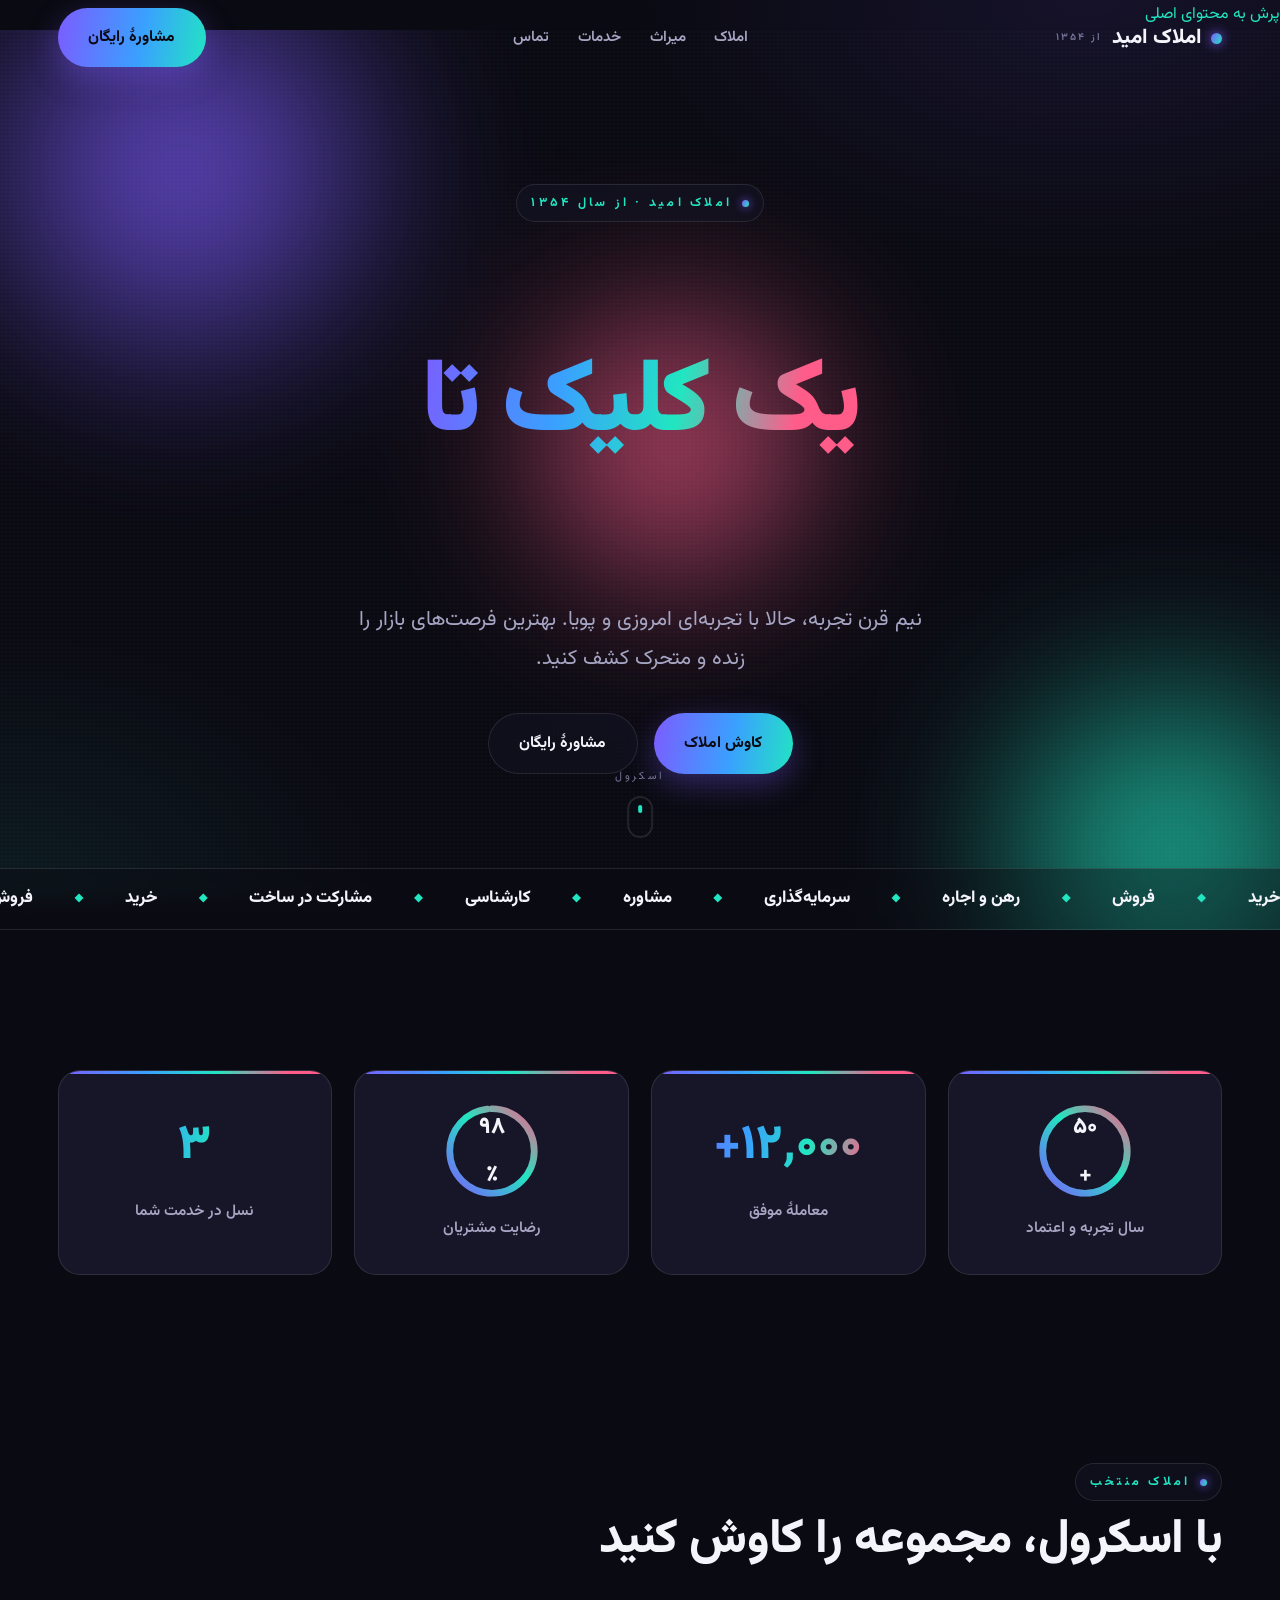
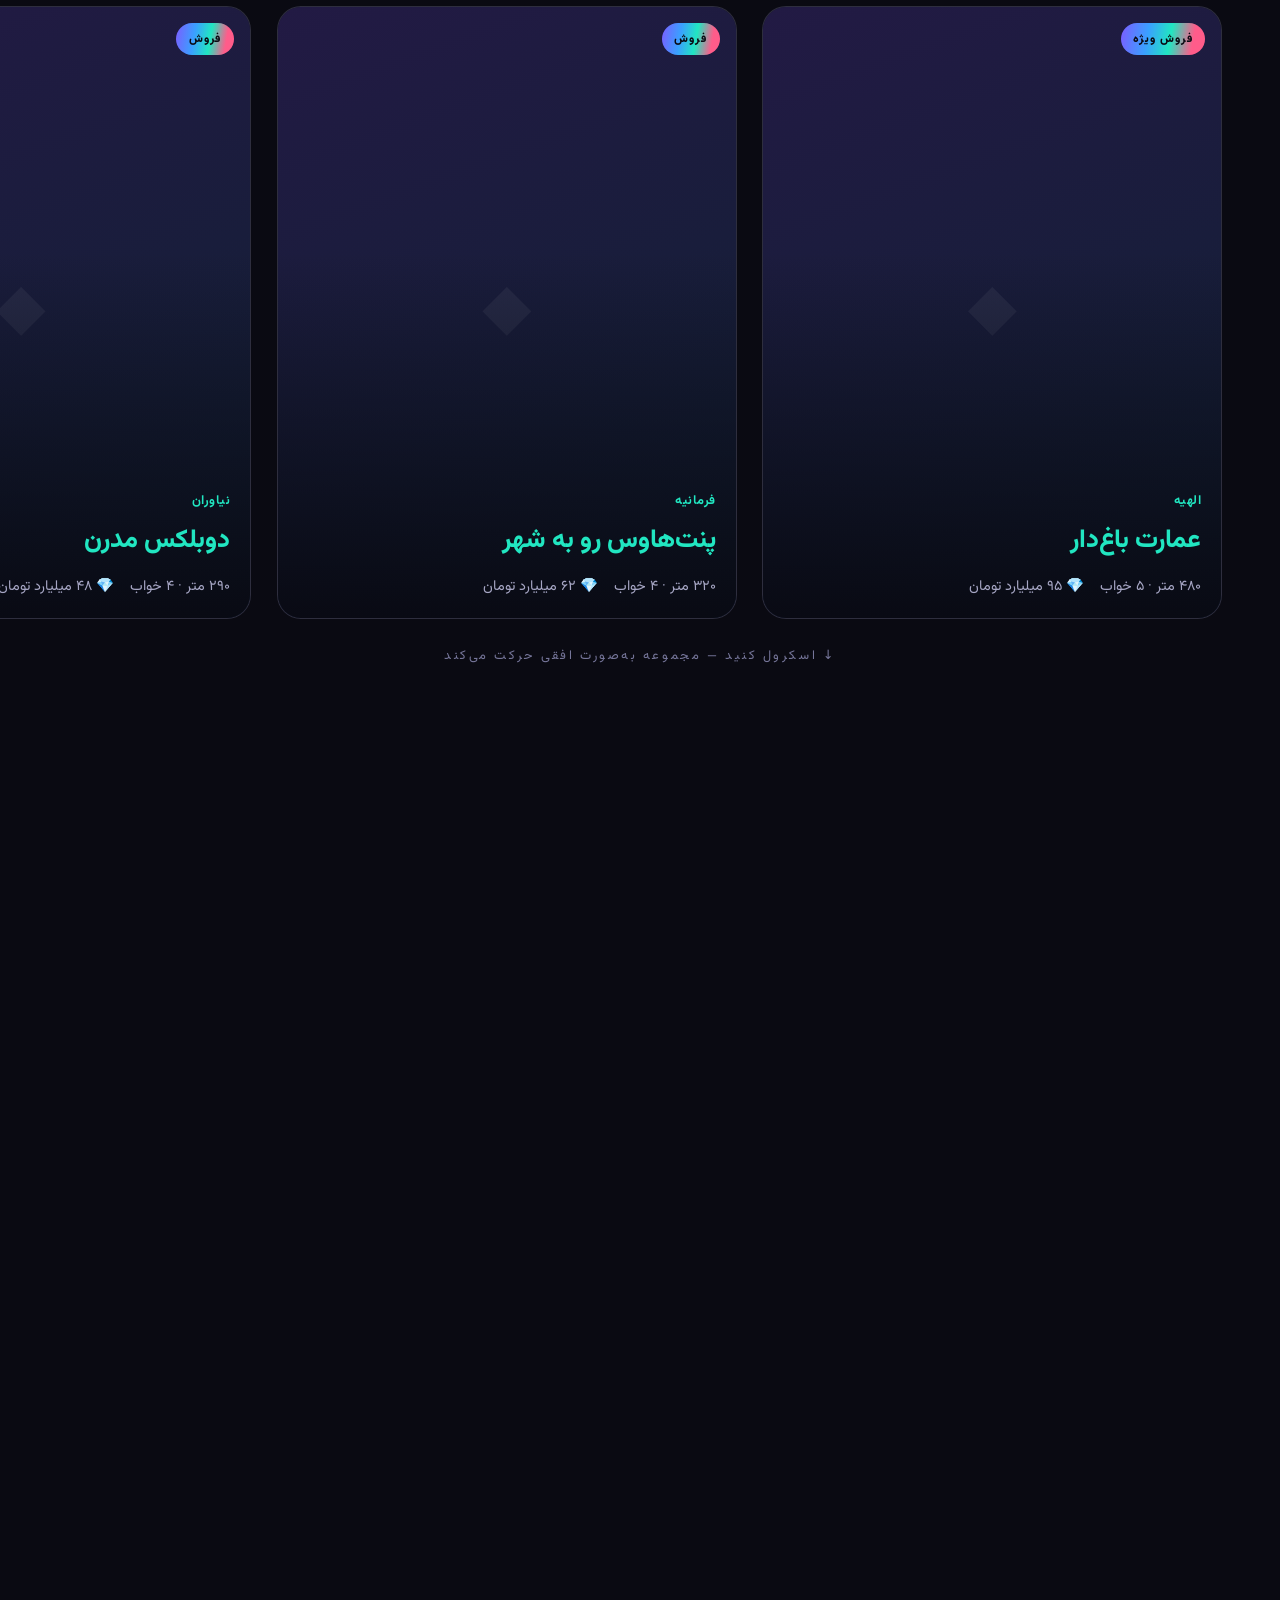
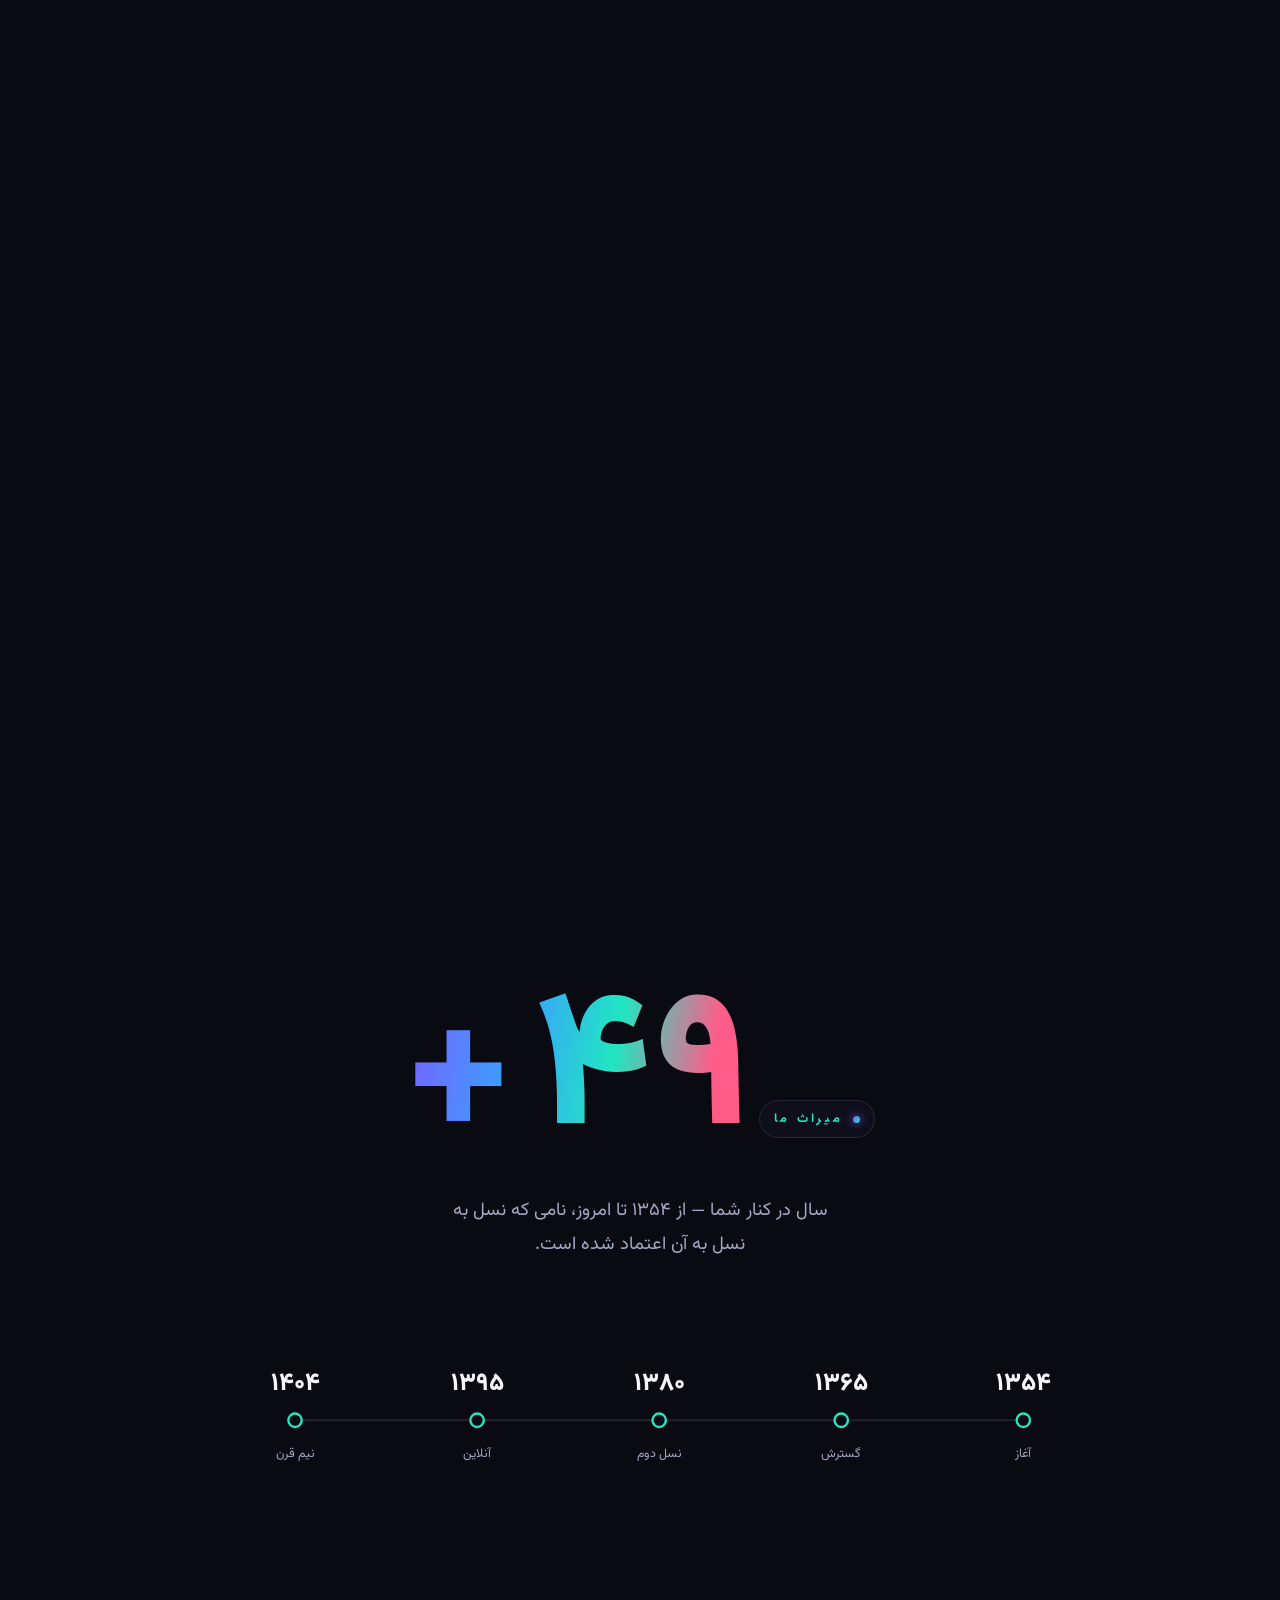
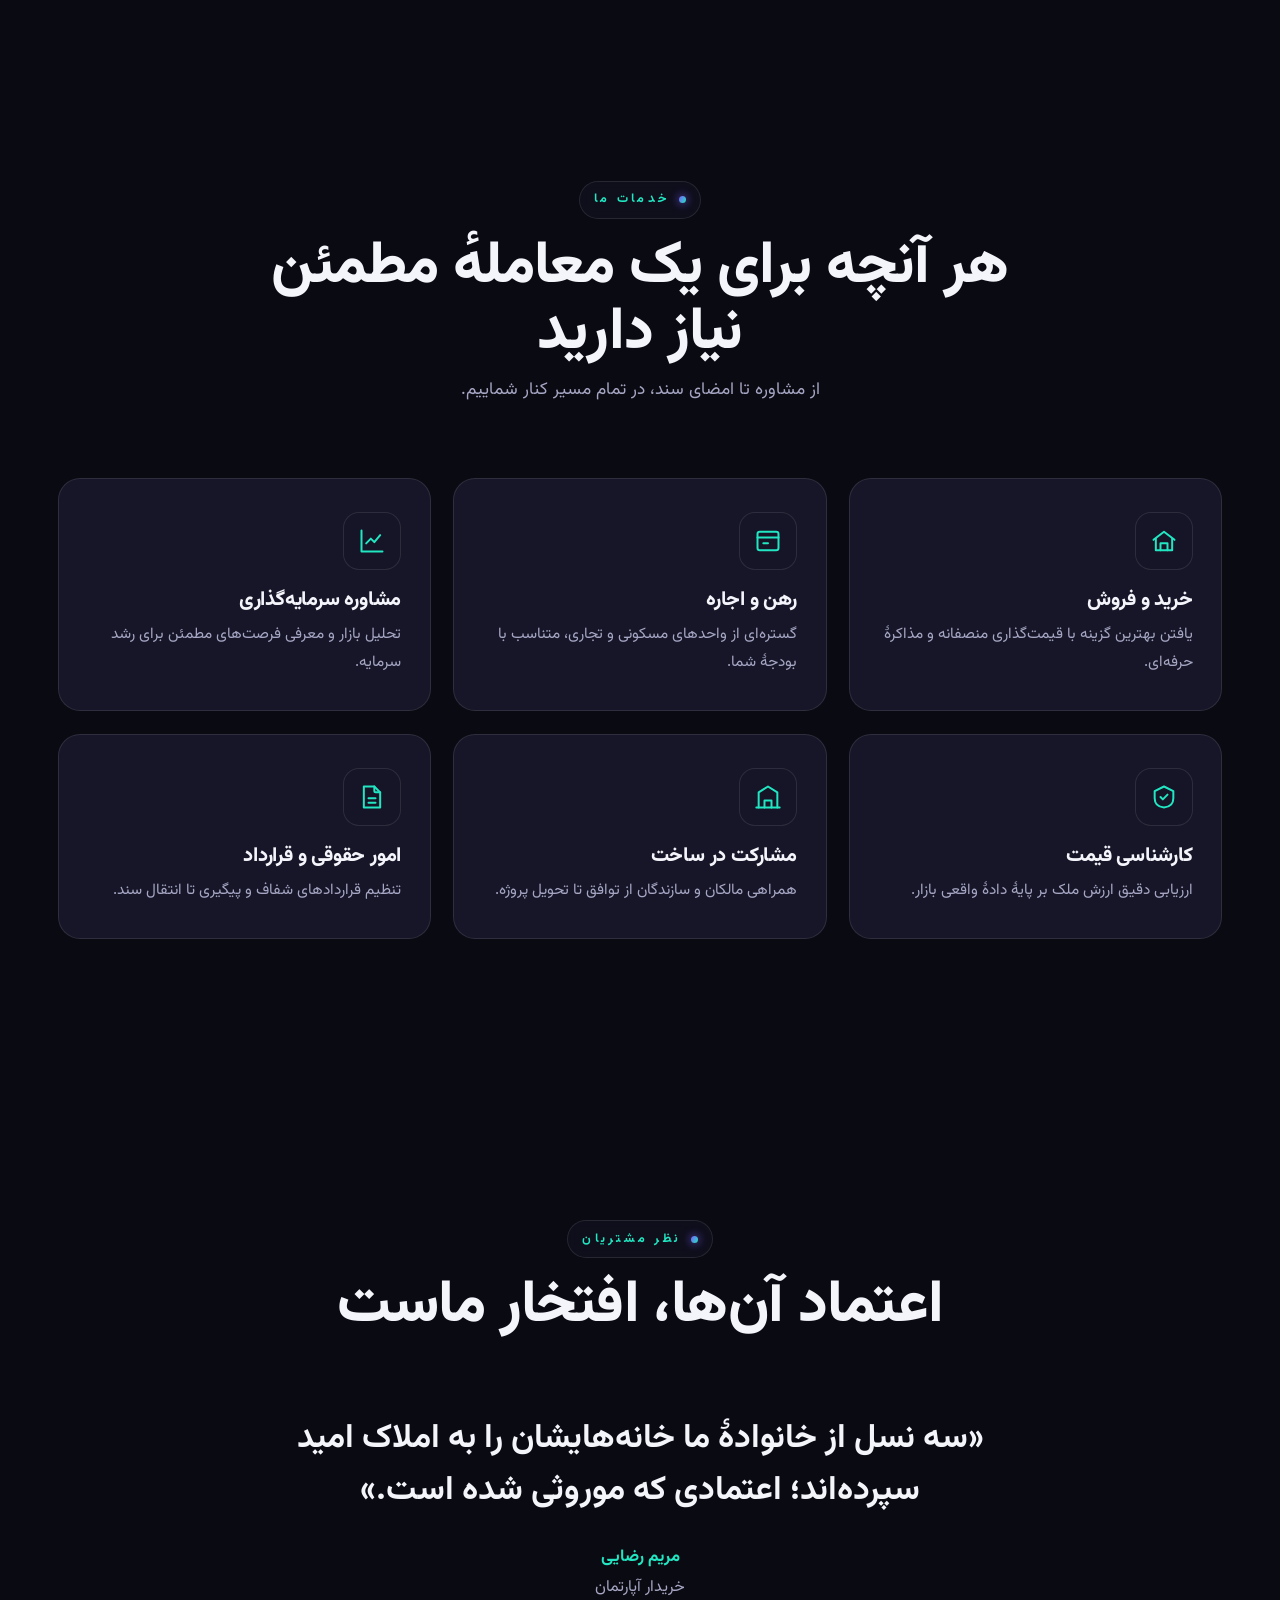
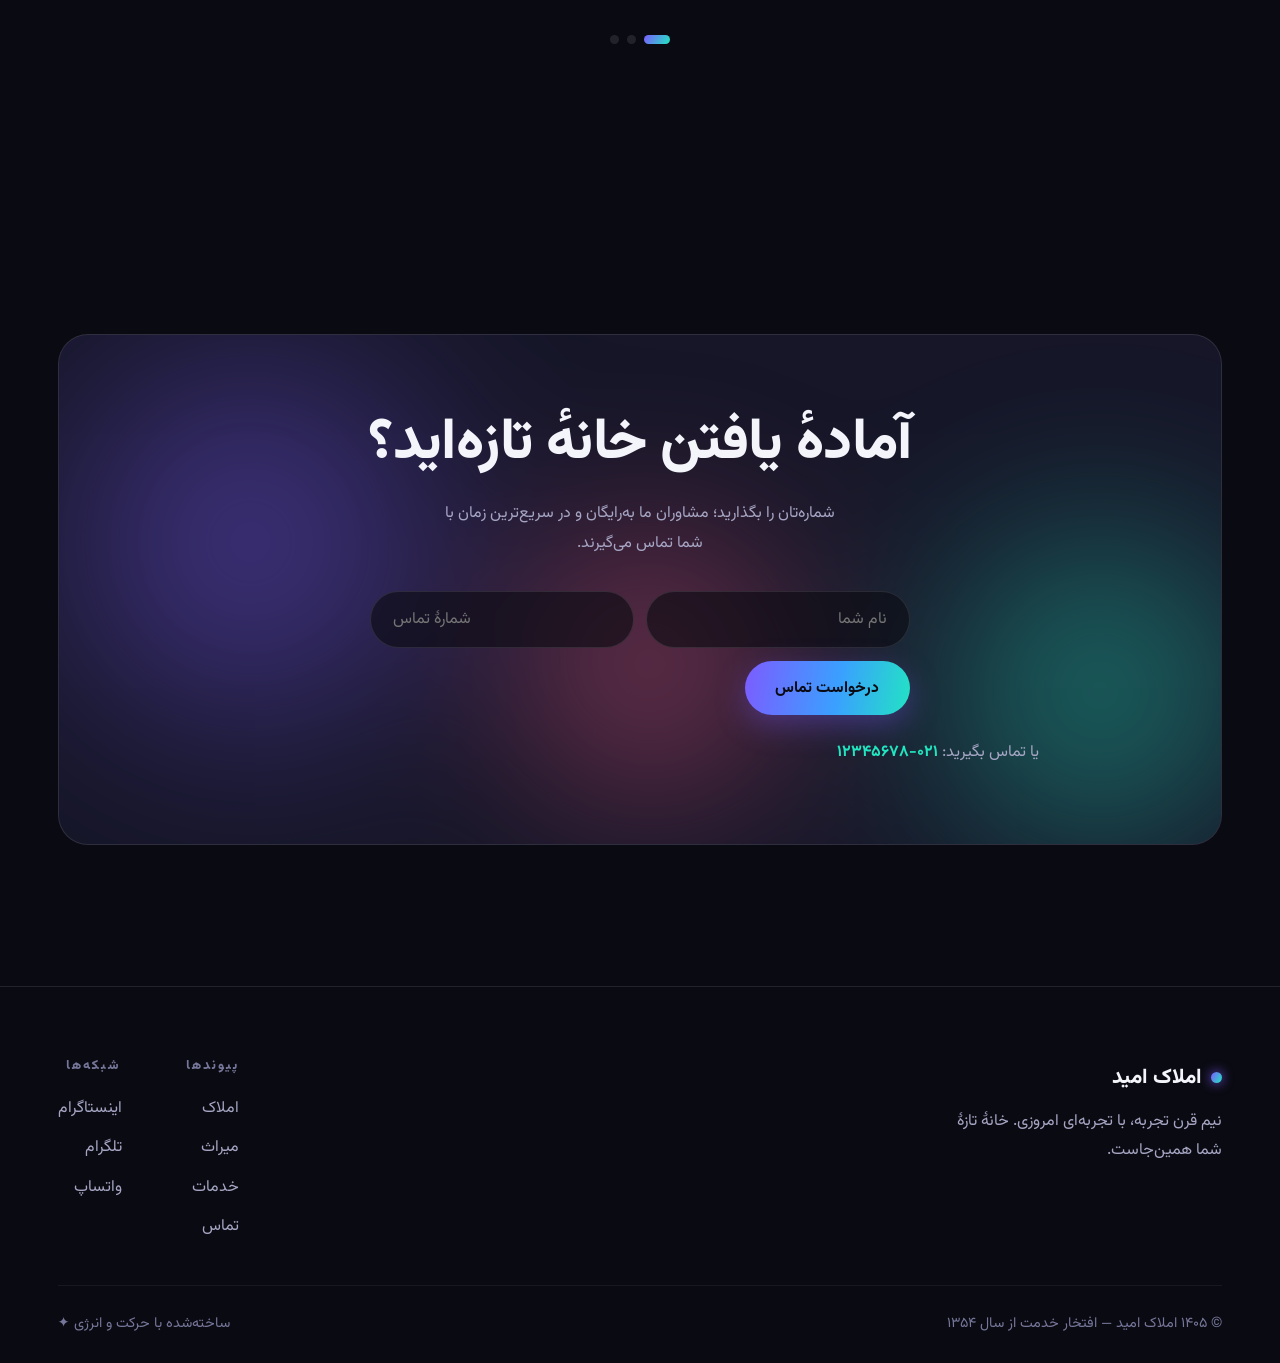
==== preview/motion.html @ 4ade5dee "Add Motion — an animation-driven "kinetic" home page (new layout & aesthetic) A brand-new, motion-fi" ====
<!doctype html>
<html lang="fa" dir="rtl">
<head>
  <meta charset="utf-8">
  <meta name="viewport" content="width=device-width, initial-scale=1">
  <title>املاک امید (پویا) | تجربه‌ای متحرک — از ۱۳۵۴</title>
  <meta name="description" content="املاک امید — نسخهٔ پویا و پرانیمیشن. نیم قرن تجربه، با حال‌وهوایی امروزی. تأسیس ۱۳۵۴.">
  <link rel="preconnect" href="https://fonts.googleapis.com">
  <link rel="preconnect" href="https://fonts.gstatic.com" crossorigin>
  <link href="https://fonts.googleapis.com/css2?family=Vazirmatn:wght@300;400;500;600;700;800;900&display=swap" rel="stylesheet">
  <link rel="stylesheet" href="../wp-content/themes/amlak-omid-motion/assets/css/motion.css">
  <!-- پیش‌نمایش ایستای نسخهٔ «پویا» (Motion). خروجی واقعی از فایل‌های PHP قالب ساخته می‌شود. -->
</head>
<body class="rtl motion">
  <a class="m-skip" href="#main">پرش به محتوای اصلی</a>

  <svg width="0" height="0" aria-hidden="true" focusable="false" style="position:absolute">
    <defs>
      <linearGradient id="mgrad" x1="0" y1="0" x2="1" y2="1"><stop offset="0" stop-color="#7c5cff"/><stop offset=".55" stop-color="#21e6c1"/><stop offset="1" stop-color="#ff5c8a"/></linearGradient>
      <linearGradient id="mgrad2" x1="0" y1="0" x2="1" y2="0"><stop offset="0" stop-color="#7c5cff"/><stop offset=".5" stop-color="#3aa0ff"/><stop offset="1" stop-color="#21e6c1"/></linearGradient>
    </defs>
  </svg>

  <div class="m-progress" aria-hidden="true"></div>

  <header class="m-nav" id="site-nav">
    <div class="m-container">
      <div class="m-nav__inner">
        <a class="m-brand" href="#main"><span class="dot" aria-hidden="true"></span>املاک امید<small>از ۱۳۵۴</small></a>
        <nav class="m-menu" aria-label="منوی اصلی">
          <a href="#showcase">املاک</a><a href="#heritage">میراث</a><a href="#services">خدمات</a><a href="#contact">تماس</a>
        </nav>
        <div class="m-nav__actions">
          <a class="m-nav__cta m-btn m-btn--grad m-magnetic" href="#contact">مشاورهٔ رایگان</a>
          <button class="m-burger" type="button" aria-expanded="false" aria-controls="m-overlay" aria-label="باز کردن منو"><span></span><span></span><span></span></button>
        </div>
      </div>
    </div>
  </header>

  <div class="m-overlay" id="m-overlay">
    <a href="#showcase">املاک</a><a href="#heritage">میراث</a><a href="#services">خدمات</a><a href="#contact">تماس</a>
    <a href="#contact">مشاورهٔ رایگان</a>
  </div>

  <main id="main">

    <!-- HERO -->
    <section class="m-hero" aria-labelledby="m-hero-title">
      <div class="m-aurora" aria-hidden="true"><i></i><i></i><i></i></div>
      <div class="m-hero__grain" aria-hidden="true"></div>
      <div class="m-hero__spot" aria-hidden="true"></div>
      <div class="m-hero__content">
        <span class="m-eyebrow">املاک امید · از سال ۱۳۵۴</span>
        <h1 id="m-hero-title">
          <span class="m-line" data-split>خانهٔ تازهٔ شما</span>
          <span class="m-line">
            <span class="m-grad-text">یک کلیک تا</span>
            <span class="m-hero__rotator m-grad-text" aria-hidden="true">
              <span>خرید</span><span>فروش</span><span>اجاره</span><span>سرمایه‌گذاری</span>
            </span>
            <span class="sr-only">خرید، فروش، اجاره و سرمایه‌گذاری</span>
          </span>
        </h1>
        <p class="m-hero__sub">نیم قرن تجربه، حالا با تجربه‌ای امروزی و پویا. بهترین فرصت‌های بازار را زنده و متحرک کشف کنید.</p>
        <div class="m-hero__cta">
          <a class="m-btn m-btn--grad m-magnetic" href="#showcase">کاوش املاک</a>
          <a class="m-btn m-btn--ghost" href="#contact">مشاورهٔ رایگان</a>
        </div>
      </div>
      <div class="m-hero__scroll" aria-hidden="true"><span>اسکرول</span><i></i></div>
      <div class="m-marquee" aria-hidden="true">
        <div class="m-marquee__track">
          <span>خرید</span><span>فروش</span><span>رهن و اجاره</span><span>سرمایه‌گذاری</span><span>مشاوره</span><span>کارشناسی</span><span>مشارکت در ساخت</span>
          <span>خرید</span><span>فروش</span><span>رهن و اجاره</span><span>سرمایه‌گذاری</span><span>مشاوره</span><span>کارشناسی</span><span>مشارکت در ساخت</span>
        </div>
      </div>
    </section>

    <!-- STATS -->
    <section class="m-section" aria-label="آمار و دستاوردها">
      <div class="m-container">
        <div class="m-stats__grid" data-stagger>
          <div class="m-stat">
            <div class="m-ring"><svg viewBox="0 0 100 100" width="96" height="96" aria-hidden="true"><circle class="track" cx="50" cy="50" r="44"></circle><circle class="bar" cx="50" cy="50" r="44" data-pct="100"></circle></svg><span class="m-ring__val"><span data-count="50">۵۰</span>+</span></div>
            <div class="m-stat__label">سال تجربه و اعتماد</div>
          </div>
          <div class="m-stat">
            <div class="m-stat__num m-grad-text"><span data-count="12000">۱۲٬۰۰۰</span>+</div>
            <div class="m-stat__label">معاملهٔ موفق</div>
          </div>
          <div class="m-stat">
            <div class="m-ring"><svg viewBox="0 0 100 100" width="96" height="96" aria-hidden="true"><circle class="track" cx="50" cy="50" r="44"></circle><circle class="bar" cx="50" cy="50" r="44" data-pct="98"></circle></svg><span class="m-ring__val"><span data-count="98">۹۸</span>٪</span></div>
            <div class="m-stat__label">رضایت مشتریان</div>
          </div>
          <div class="m-stat">
            <div class="m-stat__num m-grad-text"><span data-count="3">۳</span></div>
            <div class="m-stat__label">نسل در خدمت شما</div>
          </div>
        </div>
      </div>
    </section>

    <!-- SHOWCASE -->
    <section class="m-showcase" id="showcase" aria-labelledby="m-showcase-title">
      <div class="m-showcase__sticky">
        <div class="m-showcase__head m-reveal">
          <span class="m-eyebrow">املاک منتخب</span>
          <h2 id="m-showcase-title">با اسکرول، مجموعه را کاوش کنید</h2>
        </div>
        <div class="m-track" role="region" aria-label="املاک منتخب" tabindex="0">
          <a class="m-estate" href="#contact"><div class="m-estate__media"><span class="m-estate__mono" aria-hidden="true">◆</span></div><span class="m-estate__badge">فروش ویژه</span><div class="m-estate__cap"><span class="m-estate__loc">الهیه</span><div class="m-estate__name">عمارت باغ‌دار</div><div class="m-estate__meta"><span>۴۸۰ متر · ۵ خواب</span><span>💎 ۹۵ میلیارد تومان</span></div></div></a>
          <a class="m-estate" href="#contact"><div class="m-estate__media"><span class="m-estate__mono" aria-hidden="true">◆</span></div><span class="m-estate__badge">فروش</span><div class="m-estate__cap"><span class="m-estate__loc">فرمانیه</span><div class="m-estate__name">پنت‌هاوس رو به شهر</div><div class="m-estate__meta"><span>۳۲۰ متر · ۴ خواب</span><span>💎 ۶۲ میلیارد تومان</span></div></div></a>
          <a class="m-estate" href="#contact"><div class="m-estate__media"><span class="m-estate__mono" aria-hidden="true">◆</span></div><span class="m-estate__badge">فروش</span><div class="m-estate__cap"><span class="m-estate__loc">نیاوران</span><div class="m-estate__name">دوبلکس مدرن</div><div class="m-estate__meta"><span>۲۹۰ متر · ۴ خواب</span><span>💎 ۴۸ میلیارد تومان</span></div></div></a>
          <a class="m-estate" href="#contact"><div class="m-estate__media"><span class="m-estate__mono" aria-hidden="true">◆</span></div><span class="m-estate__badge">فروش</span><div class="m-estate__cap"><span class="m-estate__loc">زعفرانیه</span><div class="m-estate__name">آپارتمان لوکس</div><div class="m-estate__meta"><span>۲۱۰ متر · ۳ خواب</span><span>💎 ۳۸ میلیارد تومان</span></div></div></a>
          <a class="m-estate" href="#contact"><div class="m-estate__media"><span class="m-estate__mono" aria-hidden="true">◆</span></div><span class="m-estate__badge">اجاره</span><div class="m-estate__cap"><span class="m-estate__loc">کامرانیه</span><div class="m-estate__name">برج‌باغ نوساز</div><div class="m-estate__meta"><span>۲۶۰ متر · ۳ خواب</span><span>💎 ۲۸۰ میلیون تومان</span></div></div></a>
          <a class="m-estate" href="#contact"><div class="m-estate__media"><span class="m-estate__mono" aria-hidden="true">◆</span></div><span class="m-estate__badge">فروش</span><div class="m-estate__cap"><span class="m-estate__loc">رویان</span><div class="m-estate__name">ویلای ساحلی</div><div class="m-estate__meta"><span>۵۲۰ متر · ۵ خواب</span><span>💎 ۷۰ میلیارد تومان</span></div></div></a>
        </div>
        <div class="m-showcase__hint" aria-hidden="true">↓ اسکرول کنید — مجموعه به‌صورت افقی حرکت می‌کند</div>
      </div>
    </section>

    <!-- HERITAGE -->
    <section class="m-section m-heritage" id="heritage" aria-labelledby="m-heritage-title">
      <div class="m-container">
        <span class="m-eyebrow m-reveal">میراث ما</span>
        <div class="m-odo m-grad-text m-reveal" id="m-heritage-title"><span data-count="50">۵۰</span>+</div>
        <p class="m-heritage__sub m-reveal">سال در کنار شما — از ۱۳۵۴ تا امروز، نامی که نسل به نسل به آن اعتماد شده است.</p>
        <div class="m-timeline m-reveal" role="img" aria-label="خط زمانی میراث: ۱۳۵۴ تا ۱۴۰۴">
          <svg viewBox="0 0 960 160" preserveAspectRatio="xMidYMid meet">
            <path class="road" d="M120 90 H880"></path>
            <path class="draw" d="M880 90 H120"></path>
            <circle class="node" cx="880" cy="90" r="7"></circle><text class="yr" x="880" y="58" text-anchor="middle" font-size="26">۱۳۵۴</text><text class="lbl" x="880" y="128" text-anchor="middle">آغاز</text>
            <circle class="node" cx="690" cy="90" r="7"></circle><text class="yr" x="690" y="58" text-anchor="middle" font-size="26">۱۳۶۵</text><text class="lbl" x="690" y="128" text-anchor="middle">گسترش</text>
            <circle class="node" cx="500" cy="90" r="7"></circle><text class="yr" x="500" y="58" text-anchor="middle" font-size="26">۱۳۸۰</text><text class="lbl" x="500" y="128" text-anchor="middle">نسل دوم</text>
            <circle class="node" cx="310" cy="90" r="7"></circle><text class="yr" x="310" y="58" text-anchor="middle" font-size="26">۱۳۹۵</text><text class="lbl" x="310" y="128" text-anchor="middle">آنلاین</text>
            <circle class="node" cx="120" cy="90" r="7"></circle><text class="yr" x="120" y="58" text-anchor="middle" font-size="26">۱۴۰۴</text><text class="lbl" x="120" y="128" text-anchor="middle">نیم قرن</text>
          </svg>
        </div>
      </div>
    </section>

    <!-- SERVICES -->
    <section class="m-section" id="services" aria-labelledby="m-services-title">
      <div class="m-container">
        <div class="m-head m-reveal">
          <span class="m-eyebrow">خدمات ما</span>
          <h2 id="m-services-title">هر آنچه برای یک معاملهٔ مطمئن نیاز دارید</h2>
          <p>از مشاوره تا امضای سند، در تمام مسیر کنار شماییم.</p>
        </div>
        <div class="m-serv__grid" data-stagger>
          <article class="m-serv" data-tilt><div class="m-serv__icon"><svg viewBox="0 0 24 24" fill="none" stroke="currentColor" stroke-width="1.7" stroke-linecap="round" stroke-linejoin="round"><path d="M3 11l9-7 9 7"/><path d="M5 10v10h14V10"/><path d="M9 20v-6h6v6"/></svg></div><h3>خرید و فروش</h3><p>یافتن بهترین گزینه با قیمت‌گذاری منصفانه و مذاکرهٔ حرفه‌ای.</p></article>
          <article class="m-serv" data-tilt><div class="m-serv__icon"><svg viewBox="0 0 24 24" fill="none" stroke="currentColor" stroke-width="1.7" stroke-linecap="round" stroke-linejoin="round"><rect x="3" y="4" width="18" height="16" rx="2"/><path d="M3 9h18"/><path d="M8 14h4"/></svg></div><h3>رهن و اجاره</h3><p>گستره‌ای از واحدهای مسکونی و تجاری، متناسب با بودجهٔ شما.</p></article>
          <article class="m-serv" data-tilt><div class="m-serv__icon"><svg viewBox="0 0 24 24" fill="none" stroke="currentColor" stroke-width="1.7" stroke-linecap="round" stroke-linejoin="round"><path d="M3 3v18h18"/><path d="M7 14l4-4 3 3 5-6"/></svg></div><h3>مشاوره سرمایه‌گذاری</h3><p>تحلیل بازار و معرفی فرصت‌های مطمئن برای رشد سرمایه.</p></article>
          <article class="m-serv" data-tilt><div class="m-serv__icon"><svg viewBox="0 0 24 24" fill="none" stroke="currentColor" stroke-width="1.7" stroke-linecap="round" stroke-linejoin="round"><path d="M12 3l8 4v6c0 5-3.5 7.5-8 8-4.5-.5-8-3-8-8V7z"/><path d="M9 12l2 2 4-4"/></svg></div><h3>کارشناسی قیمت</h3><p>ارزیابی دقیق ارزش ملک بر پایهٔ دادهٔ واقعی بازار.</p></article>
          <article class="m-serv" data-tilt><div class="m-serv__icon"><svg viewBox="0 0 24 24" fill="none" stroke="currentColor" stroke-width="1.7" stroke-linecap="round" stroke-linejoin="round"><path d="M2 21h20"/><path d="M4 21V8l8-5 8 5v13"/><path d="M9 21v-6h6v6"/></svg></div><h3>مشارکت در ساخت</h3><p>همراهی مالکان و سازندگان از توافق تا تحویل پروژه.</p></article>
          <article class="m-serv" data-tilt><div class="m-serv__icon"><svg viewBox="0 0 24 24" fill="none" stroke="currentColor" stroke-width="1.7" stroke-linecap="round" stroke-linejoin="round"><path d="M14 3v4a1 1 0 0 0 1 1h4"/><path d="M5 3h9l5 5v13H5z"/><path d="M9 13h6"/><path d="M9 17h6"/></svg></div><h3>امور حقوقی و قرارداد</h3><p>تنظیم قراردادهای شفاف و پیگیری تا انتقال سند.</p></article>
        </div>
      </div>
    </section>

    <!-- TESTIMONIALS -->
    <section class="m-section" aria-labelledby="m-tst-title">
      <div class="m-container">
        <div class="m-head m-reveal">
          <span class="m-eyebrow">نظر مشتریان</span>
          <h2 id="m-tst-title">اعتماد آن‌ها، افتخار ماست</h2>
        </div>
        <div class="m-tst m-reveal">
          <figure class="m-tst__item active" style="margin:0"><blockquote class="m-tst__quote" style="margin:0;padding:0;border:0">«سه نسل از خانوادهٔ ما خانه‌هایشان را به املاک امید سپرده‌اند؛ اعتمادی که موروثی شده است.»</blockquote><figcaption class="m-tst__by"><b>مریم رضایی</b>خریدار آپارتمان</figcaption></figure>
          <figure class="m-tst__item" style="margin:0"><blockquote class="m-tst__quote" style="margin:0;padding:0;border:0">«تجربهٔ امروزی و سریع، اما با همان امانت‌داری قدیمی. دقیقاً همان چیزی که می‌خواستم.»</blockquote><figcaption class="m-tst__by"><b>علی محمدی</b>فروشندهٔ ملک</figcaption></figure>
          <figure class="m-tst__item" style="margin:0"><blockquote class="m-tst__quote" style="margin:0;padding:0;border:0">«برای اجارهٔ دفتر، تنها جایی بود که با صبر بهترین گزینه را پیدا کرد. حرفه‌ای و مدرن.»</blockquote><figcaption class="m-tst__by"><b>سحر کریمی</b>مستأجر تجاری</figcaption></figure>
          <div class="m-tst__dots" role="tablist" aria-label="انتخاب نظر">
            <button type="button" aria-label="نظر ۱"></button><button type="button" aria-label="نظر ۲"></button><button type="button" aria-label="نظر ۳"></button>
          </div>
        </div>
      </div>
    </section>

    <!-- CTA -->
    <section class="m-section m-cta" id="contact" aria-labelledby="m-cta-title">
      <div class="m-container">
        <div class="m-cta__inner m-reveal">
          <div class="m-aurora" aria-hidden="true"><i></i><i></i><i></i></div>
          <h2 id="m-cta-title">آمادهٔ یافتن خانهٔ تازه‌اید؟</h2>
          <p>شماره‌تان را بگذارید؛ مشاوران ما به‌رایگان و در سریع‌ترین زمان با شما تماس می‌گیرند.</p>
          <form class="m-cta__form" data-demo onsubmit="return false">
            <label class="sr-only" for="m-name">نام</label>
            <input id="m-name" type="text" name="name" placeholder="نام شما" required>
            <label class="sr-only" for="m-phone">تلفن</label>
            <input id="m-phone" type="tel" name="phone" placeholder="شمارهٔ تماس" required>
            <button type="submit" class="m-btn m-btn--grad m-magnetic">درخواست تماس</button>
          </form>
          <p class="m-cta__note" hidden>✓ ثبت شد! به‌زودی با شما تماس می‌گیریم. (نمونهٔ نمایشی)</p>
          <p style="position:relative;z-index:2;margin:1.4rem 0 0;color:var(--muted)">یا تماس بگیرید: <a href="tel:02112345678" style="font-weight:700">۰۲۱-۱۲۳۴۵۶۷۸</a></p>
        </div>
      </div>
    </section>

  </main>

  <footer class="m-footer">
    <div class="m-container">
      <div class="m-footer__top">
        <div class="m-footer__brand">
          <div class="m-brand"><span class="dot" aria-hidden="true"></span>املاک امید</div>
          <p>نیم قرن تجربه، با تجربه‌ای امروزی. خانهٔ تازهٔ شما همین‌جاست.</p>
        </div>
        <div class="m-footer__cols">
          <div><h4>پیوندها</h4><a href="#showcase">املاک</a><a href="#heritage">میراث</a><a href="#services">خدمات</a><a href="#contact">تماس</a></div>
          <div><h4>شبکه‌ها</h4><a href="#">اینستاگرام</a><a href="#">تلگرام</a><a href="#">واتساپ</a></div>
        </div>
      </div>
      <div class="m-footer__bottom">
        <span>© ۱۴۰۵ املاک امید — افتخار خدمت از سال ۱۳۵۴</span>
        <span>ساخته‌شده با حرکت و انرژی ✦</span>
      </div>
    </div>
  </footer>

  <button class="m-top" type="button" aria-label="بازگشت به بالا">↑</button>

  <script src="../wp-content/themes/amlak-omid-motion/assets/js/motion.js"></script>
</body>
</html>
---- wp-content/themes/amlak-omid-motion/assets/css/motion.css ----
/* =============================================================
   املاک امید | MOTION (پویا) — animation-driven dark/kinetic variant
   Direction: RTL (Persian)
   All non-essential motion is gated by prefers-reduced-motion.
   ============================================================= */

:root {
  --bg:       #0a0a12;
  --bg-2:     #10101d;
  --surface:  #14142400;
  --card:     #15152680;
  --card-solid:#161628;
  --line:     rgba(255,255,255,.10);
  --line-2:   rgba(255,255,255,.06);
  --text:     #f4f4fb;
  --muted:    #a6a6c4;
  --muted-2:  #76769a;

  --violet:   #7c5cff;
  --blue:     #3aa0ff;
  --cyan:     #21e6c1;
  --pink:     #ff5c8a;
  --amber:    #ffb84d;
  --grad:     linear-gradient(100deg, #7c5cff, #3aa0ff 32%, #21e6c1 58%, #ff5c8a 84%);
  --grad-2:   linear-gradient(120deg, #7c5cff, #21e6c1);

  --maxw:   1280px;
  --gutter: clamp(18px, 4.5vw, 64px);
  --nav-h:  76px;
  --font:   'Vazirmatn', Tahoma, 'Segoe UI', system-ui, sans-serif;
  --ease:   cubic-bezier(.22,.8,.2,1);
}

*, *::before, *::after { box-sizing: border-box; }
html { -webkit-text-size-adjust: 100%; scroll-behavior: smooth; }
body {
  margin: 0; font-family: var(--font); font-size: 16px; line-height: 1.85; font-weight: 400;
  color: var(--text); background: var(--bg);
  background-image:
    radial-gradient(60% 50% at 85% 0%, rgba(124,92,255,.10), transparent 60%),
    radial-gradient(50% 50% at 0% 100%, rgba(33,230,193,.08), transparent 60%);
  background-attachment: fixed; overflow-x: hidden;
}
img { max-width: 100%; height: auto; display: block; }
a { color: var(--cyan); text-decoration: none; transition: color .2s; }
ul { margin: 0; padding: 0; list-style: none; }
p { margin: 0 0 1em; }
button { font-family: inherit; cursor: pointer; color: inherit; }
h1,h2,h3,h4 { margin: 0 0 .4em; line-height: 1.12; font-weight: 800; letter-spacing: -.01em; }
:focus-visible { outline: 2px solid var(--cyan); outline-offset: 3px; border-radius: 6px; }

.sr-only { position: absolute; width: 1px; height: 1px; padding: 0; margin: -1px; overflow: hidden; clip: rect(0 0 0 0); white-space: nowrap; border: 0; }
.m-skip:focus { position: fixed; top: 12px; inset-inline-start: 12px; z-index: 400; width: auto; height: auto; clip: auto; overflow: visible; background: var(--violet); color: #fff; padding: .7rem 1.2rem; border-radius: 10px; font-weight: 700; }

.m-container { width: 100%; max-width: var(--maxw); margin-inline: auto; padding-inline: var(--gutter); }
.m-section { position: relative; padding-block: clamp(64px, 11vw, 150px); }
.m-grad-text { background: var(--grad); -webkit-background-clip: text; background-clip: text; color: transparent; -webkit-text-fill-color: transparent; }

.m-eyebrow {
  display: inline-flex; align-items: center; gap: .6rem; font-size: .78rem; font-weight: 700;
  letter-spacing: .26em; text-transform: uppercase; color: var(--cyan);
  padding: .4rem .9rem; border: 1px solid var(--line); border-radius: 999px; background: var(--card);
  backdrop-filter: blur(6px);
}
.m-eyebrow::before { content: ""; width: 7px; height: 7px; border-radius: 50%; background: var(--grad-2); box-shadow: 0 0 10px var(--violet); }
.m-head { max-width: 760px; margin: 0 auto clamp(40px, 6vw, 72px); text-align: center; }
.m-head h2 { font-size: clamp(2rem, 5.5vw, 3.7rem); margin: 1rem 0 .4rem; }
.m-head p { color: var(--muted); font-size: 1.08rem; margin: 0; }

/* ---------- Buttons ---------- */
.m-btn { display: inline-flex; align-items: center; justify-content: center; gap: .55rem; padding: .95rem 1.9rem; border-radius: 999px; font-weight: 700; font-size: .98rem; border: 0; transition: transform .25s var(--ease), box-shadow .3s, background .3s; will-change: transform; }
.m-btn--grad { background: var(--grad); background-size: 180% auto; color: #0a0a12; box-shadow: 0 10px 30px rgba(124,92,255,.35); }
.m-btn--grad:hover { box-shadow: 0 16px 44px rgba(33,230,193,.4); background-position: 100% center; }
.m-btn--ghost { background: var(--card); border: 1px solid var(--line); color: var(--text); backdrop-filter: blur(6px); }
.m-btn--ghost:hover { border-color: var(--cyan); color: var(--cyan); }
.m-magnetic { will-change: transform; }

/* =============================================================
   SCROLL PROGRESS + NAV
   ============================================================= */
.m-progress { position: fixed; inset-block-start: 0; inset-inline: 0; height: 3px; z-index: 300; background: var(--grad); transform: scaleX(0); transform-origin: right; }
html[dir="ltr"] .m-progress { transform-origin: left; }

.m-nav { position: fixed; inset-block-start: 0; inset-inline: 0; z-index: 250; transition: background .35s, backdrop-filter .35s, border-color .35s, min-height .35s; border-bottom: 1px solid transparent; }
.m-nav__inner { display: flex; align-items: center; justify-content: space-between; gap: 1.4rem; min-height: var(--nav-h); }
.m-nav.scrolled { background: rgba(10,10,18,.72); backdrop-filter: blur(14px); border-bottom-color: var(--line); }
.m-brand { display: flex; align-items: center; gap: .6rem; font-weight: 800; font-size: 1.3rem; color: var(--text); }
.m-brand .dot { width: 11px; height: 11px; border-radius: 50%; background: var(--grad-2); box-shadow: 0 0 12px var(--violet); animation: m-pulse 2.6s ease-in-out infinite; }
.m-brand small { font-weight: 600; font-size: .64rem; letter-spacing: .2em; color: var(--muted-2); }
.m-menu { display: flex; align-items: center; gap: 1.8rem; }
.m-menu a { color: var(--muted); font-weight: 600; font-size: .94rem; position: relative; }
.m-menu a::after { content: ""; position: absolute; inset-block-end: -6px; inset-inline: 50% 50%; height: 2px; background: var(--grad-2); transition: inset .3s var(--ease); }
.m-menu a:hover { color: var(--text); }
.m-menu a:hover::after { inset-inline: 0 0; }
.m-nav__cta { display: inline-flex; }
.m-burger { display: none; width: 46px; height: 42px; border: 1px solid var(--line); background: var(--card); border-radius: 12px; flex-direction: column; gap: 5px; align-items: center; justify-content: center; }
.m-burger span { width: 22px; height: 2px; background: var(--text); border-radius: 2px; transition: .3s; }
.m-burger[aria-expanded="true"] span:nth-child(1) { transform: translateY(7px) rotate(45deg); }
.m-burger[aria-expanded="true"] span:nth-child(2) { opacity: 0; }
.m-burger[aria-expanded="true"] span:nth-child(3) { transform: translateY(-7px) rotate(-45deg); }
.m-overlay { position: fixed; inset: 0; z-index: 240; background: rgba(10,10,18,.96); backdrop-filter: blur(10px); display: flex; flex-direction: column; align-items: center; justify-content: center; gap: 1.6rem; opacity: 0; visibility: hidden; transition: opacity .4s, visibility .4s; }
.m-overlay.open { opacity: 1; visibility: visible; }
.m-overlay a { font-size: 1.8rem; font-weight: 800; color: var(--text); }
.m-overlay a:hover { color: var(--cyan); }

@keyframes m-pulse { 0%,100% { transform: scale(1); opacity: 1; } 50% { transform: scale(1.35); opacity: .7; } }

/* =============================================================
   HERO
   ============================================================= */
.m-hero { position: relative; min-height: 100vh; min-height: 100svh; display: grid; place-items: center; overflow: hidden; padding-block: var(--nav-h); }
.m-aurora { position: absolute; inset: -20%; z-index: 0; filter: blur(70px); opacity: .85; pointer-events: none; }
.m-aurora i { position: absolute; border-radius: 50%; mix-blend-mode: screen; }
.m-aurora i:nth-child(1) { width: 46vw; height: 46vw; background: radial-gradient(circle, #7c5cff, transparent 65%); inset-block-start: 2%; inset-inline-end: 8%; animation: m-float1 18s ease-in-out infinite; }
.m-aurora i:nth-child(2) { width: 40vw; height: 40vw; background: radial-gradient(circle, #21e6c1, transparent 65%); inset-block-end: 0%; inset-inline-start: 6%; animation: m-float2 22s ease-in-out infinite; }
.m-aurora i:nth-child(3) { width: 34vw; height: 34vw; background: radial-gradient(circle, #ff5c8a, transparent 65%); inset-block-start: 30%; inset-inline-start: 36%; animation: m-float3 26s ease-in-out infinite; }
@keyframes m-float1 { 0%,100% { transform: translate(0,0) scale(1); } 50% { transform: translate(-6%, 8%) scale(1.15); } }
@keyframes m-float2 { 0%,100% { transform: translate(0,0) scale(1); } 50% { transform: translate(8%, -6%) scale(1.1); } }
@keyframes m-float3 { 0%,100% { transform: translate(0,0) scale(1); } 50% { transform: translate(-5%, -8%) scale(1.2); } }
.m-hero__grain { position: absolute; inset: 0; z-index: 1; opacity: .04; pointer-events: none; background-image: radial-gradient(rgba(255,255,255,.6) 1px, transparent 1px); background-size: 4px 4px; }
.m-hero__spot { position: absolute; inset: 0; z-index: 1; pointer-events: none; background: radial-gradient(220px 220px at var(--mx, 50%) var(--my, 30%), rgba(124,92,255,.16), transparent 70%); opacity: 0; transition: opacity .4s; }
.m-hero:hover .m-hero__spot { opacity: 1; }

.m-hero__content { position: relative; z-index: 2; text-align: center; padding-inline: var(--gutter); max-width: 1000px; }
.m-hero h1 { font-size: clamp(2.6rem, 8.5vw, 6.4rem); font-weight: 900; line-height: 1.05; margin: 1.4rem 0 0; letter-spacing: -.02em; }
.m-hero h1 .m-line { display: block; overflow: hidden; }
.m-word { display: inline-block; overflow: hidden; vertical-align: top; }
.m-word > span { display: inline-block; transform: translateY(115%); transition: transform .9s var(--ease); }
.m-split.in .m-word > span { transform: translateY(0); }
.m-hero__rotator { display: inline-grid; vertical-align: bottom; height: 1.1em; overflow: hidden; }
.m-hero__rotator span { grid-area: 1/1; opacity: 0; transform: translateY(60%); transition: opacity .5s, transform .5s var(--ease); }
.m-hero__rotator span.active { opacity: 1; transform: translateY(0); }
.m-hero__sub { color: var(--muted); font-size: clamp(1.05rem, 2.3vw, 1.3rem); max-width: 50ch; margin: 1.8rem auto 0; }
.m-hero__cta { display: flex; gap: 1rem; justify-content: center; flex-wrap: wrap; margin-top: 2.2rem; }
.m-hero__scroll { position: absolute; inset-block-end: 92px; inset-inline-start: 50%; transform: translateX(50%); z-index: 2; display: flex; flex-direction: column; align-items: center; gap: .5rem; color: var(--muted-2); font-size: .68rem; letter-spacing: .25em; }
.m-hero__scroll i { width: 26px; height: 42px; border: 2px solid var(--line); border-radius: 14px; position: relative; }
.m-hero__scroll i::after { content: ""; position: absolute; inset-block-start: 7px; inset-inline-start: 50%; transform: translateX(50%); width: 4px; height: 8px; border-radius: 4px; background: var(--cyan); animation: m-wheel 1.8s ease-in-out infinite; }
@keyframes m-wheel { 0% { opacity: 0; transform: translate(50%, 0); } 40% { opacity: 1; } 100% { opacity: 0; transform: translate(50%, 14px); } }

/* ---------- Marquee ---------- */
.m-marquee { position: absolute; inset-block-end: 0; inset-inline: 0; z-index: 2; border-block: 1px solid var(--line); background: rgba(10,10,18,.4); backdrop-filter: blur(8px); overflow: hidden; padding-block: .9rem; }
.m-section .m-marquee { position: relative; }
.m-marquee__track { display: inline-flex; gap: 2.6rem; white-space: nowrap; will-change: transform; animation: m-marq 28s linear infinite; }
.m-marquee:hover .m-marquee__track { animation-play-state: paused; }
.m-marquee span { font-weight: 800; font-size: 1.05rem; color: var(--text); display: inline-flex; align-items: center; gap: 2.6rem; }
.m-marquee span::after { content: "◆"; color: var(--cyan); font-size: .7em; }
@keyframes m-marq { from { transform: translateX(0); } to { transform: translateX(-50%); } }

/* =============================================================
   STATS (count-up + rings)
   ============================================================= */
.m-stats__grid { display: grid; grid-template-columns: repeat(4, 1fr); gap: 1.4rem; }
.m-stat { background: var(--card-solid); border: 1px solid var(--line); border-radius: 22px; padding: 2rem 1.4rem; text-align: center; position: relative; overflow: hidden; }
.m-stat::before { content: ""; position: absolute; inset: 0 0 auto 0; height: 3px; background: var(--grad); transform: scaleX(0); transform-origin: right; transition: transform .8s var(--ease); }
.m-stat.in::before { transform: scaleX(1); }
.m-ring { width: 96px; height: 96px; margin: 0 auto .9rem; position: relative; }
.m-ring svg { transform: rotate(-90deg); }
.m-ring circle { fill: none; stroke-width: 7; }
.m-ring .track { stroke: var(--line); }
.m-ring .bar { stroke: url(#mgrad); stroke-linecap: round; transition: stroke-dashoffset 1.6s var(--ease); }
.m-ring__val { position: absolute; inset: 0; display: grid; place-items: center; font-weight: 800; font-size: 1.45rem; }
.m-stat__num { font-size: clamp(2.2rem, 5vw, 3rem); font-weight: 900; }
.m-stat__label { color: var(--muted); font-size: .96rem; margin-top: .3rem; font-weight: 600; }

/* =============================================================
   SHOWCASE (scroll-pinned horizontal property gallery)
   ============================================================= */
.m-showcase { position: relative; }
/* Base: a normal horizontal scroller (works without JS). JS upgrades large
   screens to a scroll-pinned horizontal track by adding .is-pinned. */
.m-showcase__sticky { padding-block: clamp(44px, 8vw, 96px); }
.m-showcase.is-pinned .m-showcase__sticky { position: sticky; inset-block-start: 0; height: 100vh; height: 100svh; overflow: hidden; display: flex; flex-direction: column; justify-content: center; padding-block: 0; }
.m-showcase__head { padding: 0 var(--gutter); max-width: var(--maxw); margin: 0 auto clamp(20px,3vw,40px); width: 100%; }
.m-showcase__head h2 { font-size: clamp(1.8rem, 4.5vw, 3rem); margin: .8rem 0 0; }
.m-track { display: flex; gap: clamp(18px, 2vw, 30px); padding-inline: var(--gutter); overflow-x: auto; scroll-snap-type: x mandatory; scrollbar-width: thin; scrollbar-color: var(--violet) transparent; }
.m-showcase.is-pinned .m-track { overflow: visible; scroll-snap-type: none; will-change: transform; }
.m-estate { flex: 0 0 clamp(280px, 40vw, 460px); scroll-snap-align: start; position: relative; border-radius: 24px; overflow: hidden; border: 1px solid var(--line); background: var(--card-solid); aspect-ratio: 3/4; }
.m-estate__media { position: absolute; inset: 0; background: linear-gradient(160deg, #221a44, #102033); }
.m-estate__media img { width: 100%; height: 100%; object-fit: cover; }
.m-estate::after { content: ""; position: absolute; inset: 0; background: linear-gradient(180deg, transparent 40%, rgba(8,8,16,.9)); }
.m-estate__mono { position: absolute; inset: 0; display: grid; place-items: center; font-size: 4rem; font-weight: 900; color: rgba(255,255,255,.06); }
.m-estate__badge { position: absolute; inset-block-start: 16px; inset-inline-start: 16px; z-index: 2; font-size: .72rem; font-weight: 800; letter-spacing: .08em; padding: .35rem .8rem; border-radius: 999px; background: var(--grad); color: #0a0a12; }
.m-estate__cap { position: absolute; inset-block-end: 18px; inset-inline: 20px; z-index: 2; }
.m-estate__loc { font-size: .8rem; font-weight: 700; color: var(--cyan); letter-spacing: .04em; }
.m-estate__name { font-size: 1.6rem; font-weight: 800; margin: .15rem 0 .5rem; }
.m-estate__meta { display: flex; gap: 1rem; color: var(--muted); font-size: .9rem; }
.m-showcase__hint { text-align: center; color: var(--muted-2); font-size: .8rem; letter-spacing: .2em; margin-top: clamp(16px,2vw,28px); }

/* =============================================================
   HERITAGE (animated SVG draw + odometer)
   ============================================================= */
.m-heritage { text-align: center; }
.m-odo { display: inline-flex; gap: .1em; font-size: clamp(4.5rem, 16vw, 12rem); font-weight: 900; line-height: 1; letter-spacing: .02em; }
.m-heritage__sub { color: var(--muted); font-size: 1.15rem; max-width: 40ch; margin: 1.4rem auto 0; }
.m-timeline { margin-top: clamp(40px,6vw,72px); max-width: 920px; margin-inline: auto; }
.m-timeline svg { width: 100%; height: auto; overflow: visible; }
.m-timeline .road { fill: none; stroke: var(--line); stroke-width: 2; }
.m-timeline .draw { fill: none; stroke: url(#mgrad2); stroke-width: 3; stroke-linecap: round; transition: stroke-dashoffset 2.4s var(--ease); }
.m-timeline .node { fill: var(--bg); stroke: var(--cyan); stroke-width: 2.5; }
.m-timeline text { fill: var(--text); font-family: var(--font); }
.m-timeline .yr { font-weight: 800; }
.m-timeline .lbl { fill: var(--muted); font-size: 13px; }

/* =============================================================
   SERVICES
   ============================================================= */
.m-serv__grid { display: grid; grid-template-columns: repeat(3, 1fr); gap: 1.4rem; }
.m-serv { background: var(--card-solid); border: 1px solid var(--line); border-radius: 22px; padding: 2.1rem 1.8rem; position: relative; overflow: hidden; transition: transform .4s var(--ease), border-color .3s; }
.m-serv::before { content: ""; position: absolute; inset-inline-start: -40%; inset-block-start: -40%; width: 80%; height: 80%; background: radial-gradient(circle, rgba(124,92,255,.22), transparent 70%); opacity: 0; transition: opacity .4s; }
.m-serv:hover { transform: translateY(-8px); border-color: rgba(124,92,255,.5); }
.m-serv:hover::before { opacity: 1; }
.m-serv__icon { width: 58px; height: 58px; border-radius: 16px; display: grid; place-items: center; background: var(--card); border: 1px solid var(--line); color: var(--cyan); margin-bottom: 1.2rem; position: relative; }
.m-serv__icon svg { width: 28px; height: 28px; }
.m-serv h3 { font-size: 1.25rem; margin-bottom: .5rem; position: relative; }
.m-serv p { color: var(--muted); font-size: .96rem; margin: 0; position: relative; }

/* =============================================================
   TESTIMONIALS (auto-rotate)
   ============================================================= */
.m-tst { max-width: 820px; margin-inline: auto; text-align: center; position: relative; min-height: 240px; }
.m-tst__item { position: absolute; inset: 0; opacity: 0; transform: translateY(20px); transition: opacity .6s, transform .6s var(--ease); pointer-events: none; }
.m-tst__item.active { position: relative; opacity: 1; transform: none; pointer-events: auto; }
.m-tst__quote { font-size: clamp(1.4rem, 3.2vw, 2.1rem); font-weight: 700; line-height: 1.55; }
.m-tst__by { margin-top: 1.6rem; color: var(--muted); }
.m-tst__by b { color: var(--cyan); display: block; font-size: 1.05rem; }
.m-tst__dots { display: flex; gap: .5rem; justify-content: center; margin-top: 2rem; }
.m-tst__dots button { width: 9px; height: 9px; border-radius: 50%; border: 0; background: var(--line); transition: background .3s, width .3s; padding: 0; }
.m-tst__dots button.active { width: 26px; border-radius: 6px; background: var(--grad-2); }

/* =============================================================
   CTA
   ============================================================= */
.m-cta { position: relative; overflow: hidden; }
.m-cta__inner { position: relative; z-index: 2; background: var(--card-solid); border: 1px solid var(--line); border-radius: 30px; padding: clamp(2.4rem, 6vw, 5rem); text-align: center; overflow: hidden; }
.m-cta__inner .m-aurora { opacity: .5; filter: blur(80px); }
.m-cta h2 { font-size: clamp(2rem, 5.5vw, 3.6rem); position: relative; z-index: 2; }
.m-cta p { color: var(--muted); max-width: 46ch; margin: 1rem auto 0; position: relative; z-index: 2; }
.m-cta__form { position: relative; z-index: 2; display: flex; gap: .8rem; max-width: 540px; margin: 2rem auto 0; flex-wrap: wrap; }
.m-cta__form input { flex: 1; min-width: 200px; background: rgba(10,10,18,.6); border: 1px solid var(--line); border-radius: 999px; padding: .95rem 1.4rem; color: var(--text); font-family: inherit; font-size: 1rem; }
.m-cta__form input:focus { outline: none; border-color: var(--cyan); }
.m-cta__note { position: relative; z-index: 2; color: var(--cyan); margin: 1rem 0 0; font-weight: 600; }

/* =============================================================
   FOOTER
   ============================================================= */
.m-footer { border-top: 1px solid var(--line); padding-block: clamp(48px,6vw,72px) 1.6rem; }
.m-footer__top { display: flex; align-items: flex-start; justify-content: space-between; gap: 2rem; flex-wrap: wrap; margin-bottom: 2.4rem; }
.m-footer__brand { max-width: 30ch; }
.m-footer__brand p { color: var(--muted); margin-top: .6rem; }
.m-footer__cols { display: flex; gap: clamp(2rem,5vw,4rem); flex-wrap: wrap; }
.m-footer__cols h4 { font-size: .82rem; letter-spacing: .16em; text-transform: uppercase; color: var(--muted-2); margin-bottom: 1rem; }
.m-footer__cols a { display: block; color: var(--muted); padding-block: .3rem; }
.m-footer__cols a:hover { color: var(--cyan); }
.m-footer__bottom { border-top: 1px solid var(--line-2); padding-top: 1.6rem; display: flex; justify-content: space-between; gap: 1rem; flex-wrap: wrap; color: var(--muted-2); font-size: .9rem; }

.m-top { position: fixed; inset-block-end: 24px; inset-inline-start: 24px; z-index: 200; width: 50px; height: 50px; border-radius: 14px; border: 1px solid var(--line); background: rgba(10,10,18,.7); backdrop-filter: blur(8px); color: var(--cyan); display: grid; place-items: center; opacity: 0; visibility: hidden; transform: translateY(12px); transition: .3s; }
.m-top.show { opacity: 1; visibility: visible; transform: none; }

/* =============================================================
   REVEAL / STAGGER
   ============================================================= */
.m-reveal { opacity: 0; transform: translateY(42px); transition: opacity .8s var(--ease), transform .8s var(--ease); }
.m-reveal.in { opacity: 1; transform: none; }
[data-stagger] > * { opacity: 0; transform: translateY(36px); transition: opacity .7s var(--ease), transform .7s var(--ease); }
[data-stagger].in > * { opacity: 1; transform: none; }
[data-stagger].in > *:nth-child(1) { transition-delay: .05s; }
[data-stagger].in > *:nth-child(2) { transition-delay: .14s; }
[data-stagger].in > *:nth-child(3) { transition-delay: .23s; }
[data-stagger].in > *:nth-child(4) { transition-delay: .32s; }
[data-stagger].in > *:nth-child(5) { transition-delay: .41s; }
[data-stagger].in > *:nth-child(6) { transition-delay: .50s; }

/* =============================================================
   RESPONSIVE
   ============================================================= */
@media (max-width: 1024px) {
  .m-stats__grid { grid-template-columns: repeat(2, 1fr); }
  .m-serv__grid { grid-template-columns: repeat(2, 1fr); }
}
@media (max-width: 820px) {
  .m-menu, .m-nav__cta { display: none; }
  .m-burger { display: flex; }
}
@media (max-width: 560px) {
  .m-stats__grid { grid-template-columns: 1fr 1fr; }
  .m-serv__grid { grid-template-columns: 1fr; }
  .m-estate { flex-basis: 78vw; }
  .m-hero__scroll { display: none; }
}

/* =============================================================
   REDUCED MOTION — disable non-essential animation
   ============================================================= */
@media (prefers-reduced-motion: reduce) {
  html { scroll-behavior: auto; }
  *, *::before, *::after { animation-duration: .001ms !important; animation-iteration-count: 1 !important; transition-duration: .001ms !important; }
  .m-aurora { animation: none; }
  .m-aurora i { animation: none !important; }
  .m-marquee__track { animation: none !important; transform: none !important; }
  .m-reveal, [data-stagger] > * { opacity: 1 !important; transform: none !important; }
  .m-word > span { transform: none !important; }
  .m-hero__rotator span { position: static; opacity: 1; transform: none; }
  .m-hero__rotator { height: auto; display: inline; }
  .m-hero__rotator span:not(:first-child) { display: none; }
  .m-showcase { height: auto !important; }
  .m-track { transform: none !important; }
}

/* ---------- Secondary templates ---------- */
.m-grid { display: grid; grid-template-columns: repeat(auto-fill, minmax(clamp(260px,30vw,320px), 1fr)); gap: clamp(18px,2vw,28px); }
.m-grid .m-estate { flex: none; }
.m-pagehead { text-align: center; max-width: 760px; margin: 0 auto clamp(36px,5vw,64px); }
.m-pagehead h1 { font-size: clamp(2rem,5vw,3.4rem); }
.m-pagehead p { color: var(--muted); margin-top: .5rem; }
.m-prose { max-width: 760px; margin-inline: auto; color: var(--text); }
.m-prose h1, .m-prose h2, .m-prose h3 { margin-top: 1.4em; }
.m-prose a { color: var(--cyan); text-decoration: underline; text-underline-offset: 3px; }
.m-prose blockquote { border-inline-start: 3px solid var(--violet); margin: 1.4em 0; padding-inline-start: 1.1em; color: var(--muted); }
.m-pagination { display: flex; justify-content: center; gap: .5rem; margin-top: clamp(36px,5vw,60px); }
.m-pagination .page-numbers { display: inline-grid; place-items: center; min-width: 46px; height: 46px; padding: 0 .6rem; border: 1px solid var(--line); border-radius: 12px; color: var(--text); }
.m-pagination .page-numbers.current, .m-pagination .page-numbers:hover { background: var(--grad); color: #0a0a12; border-color: transparent; }
.m-404big { font-size: clamp(6rem,22vw,15rem); font-weight: 900; line-height: 1; }
.m-meta-row { display: flex; gap: 1.2rem; justify-content: center; flex-wrap: wrap; color: var(--muted); margin-bottom: 1.6rem; }
.m-search { display: flex; gap: .6rem; max-width: 520px; }
.m-search input { flex: 1; background: var(--card-solid); border: 1px solid var(--line); border-radius: 999px; padding: .85rem 1.3rem; color: var(--text); font-family: inherit; font-size: 1rem; }
.m-search input:focus { outline: none; border-color: var(--cyan); }
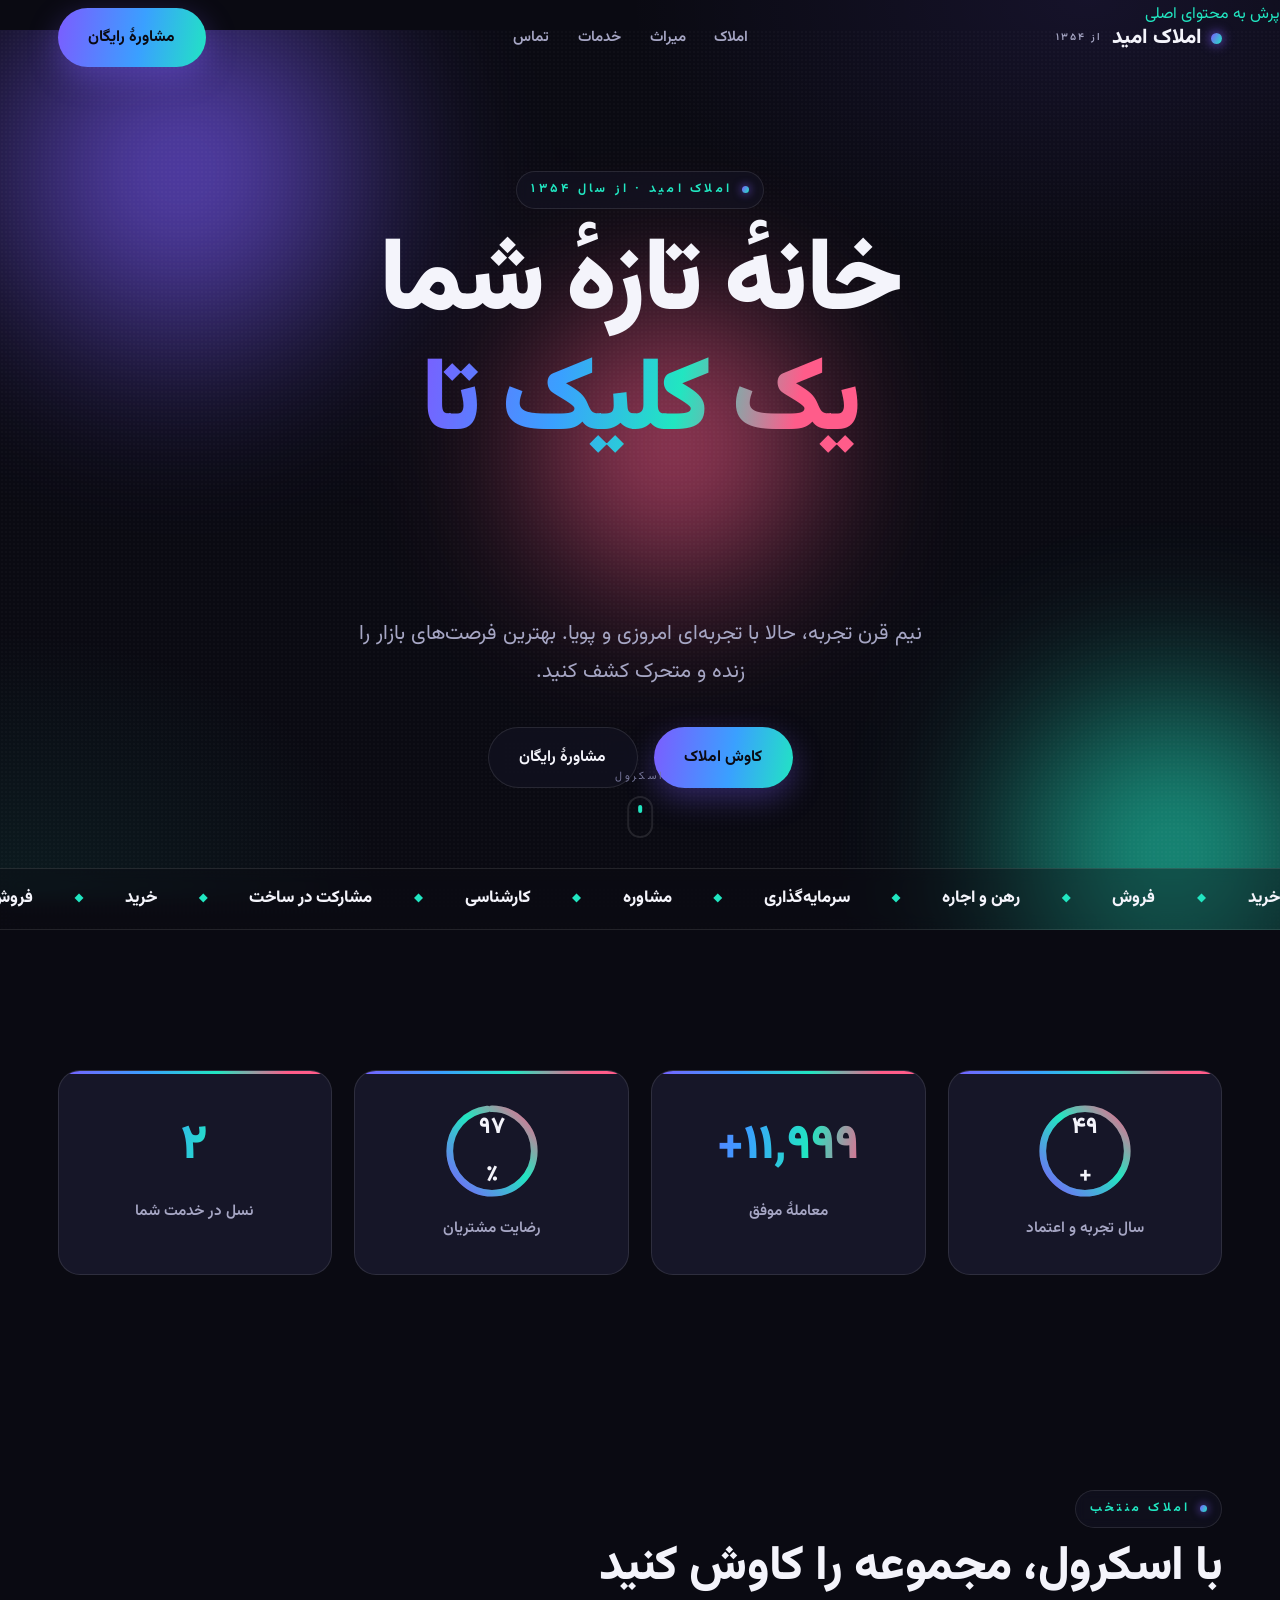
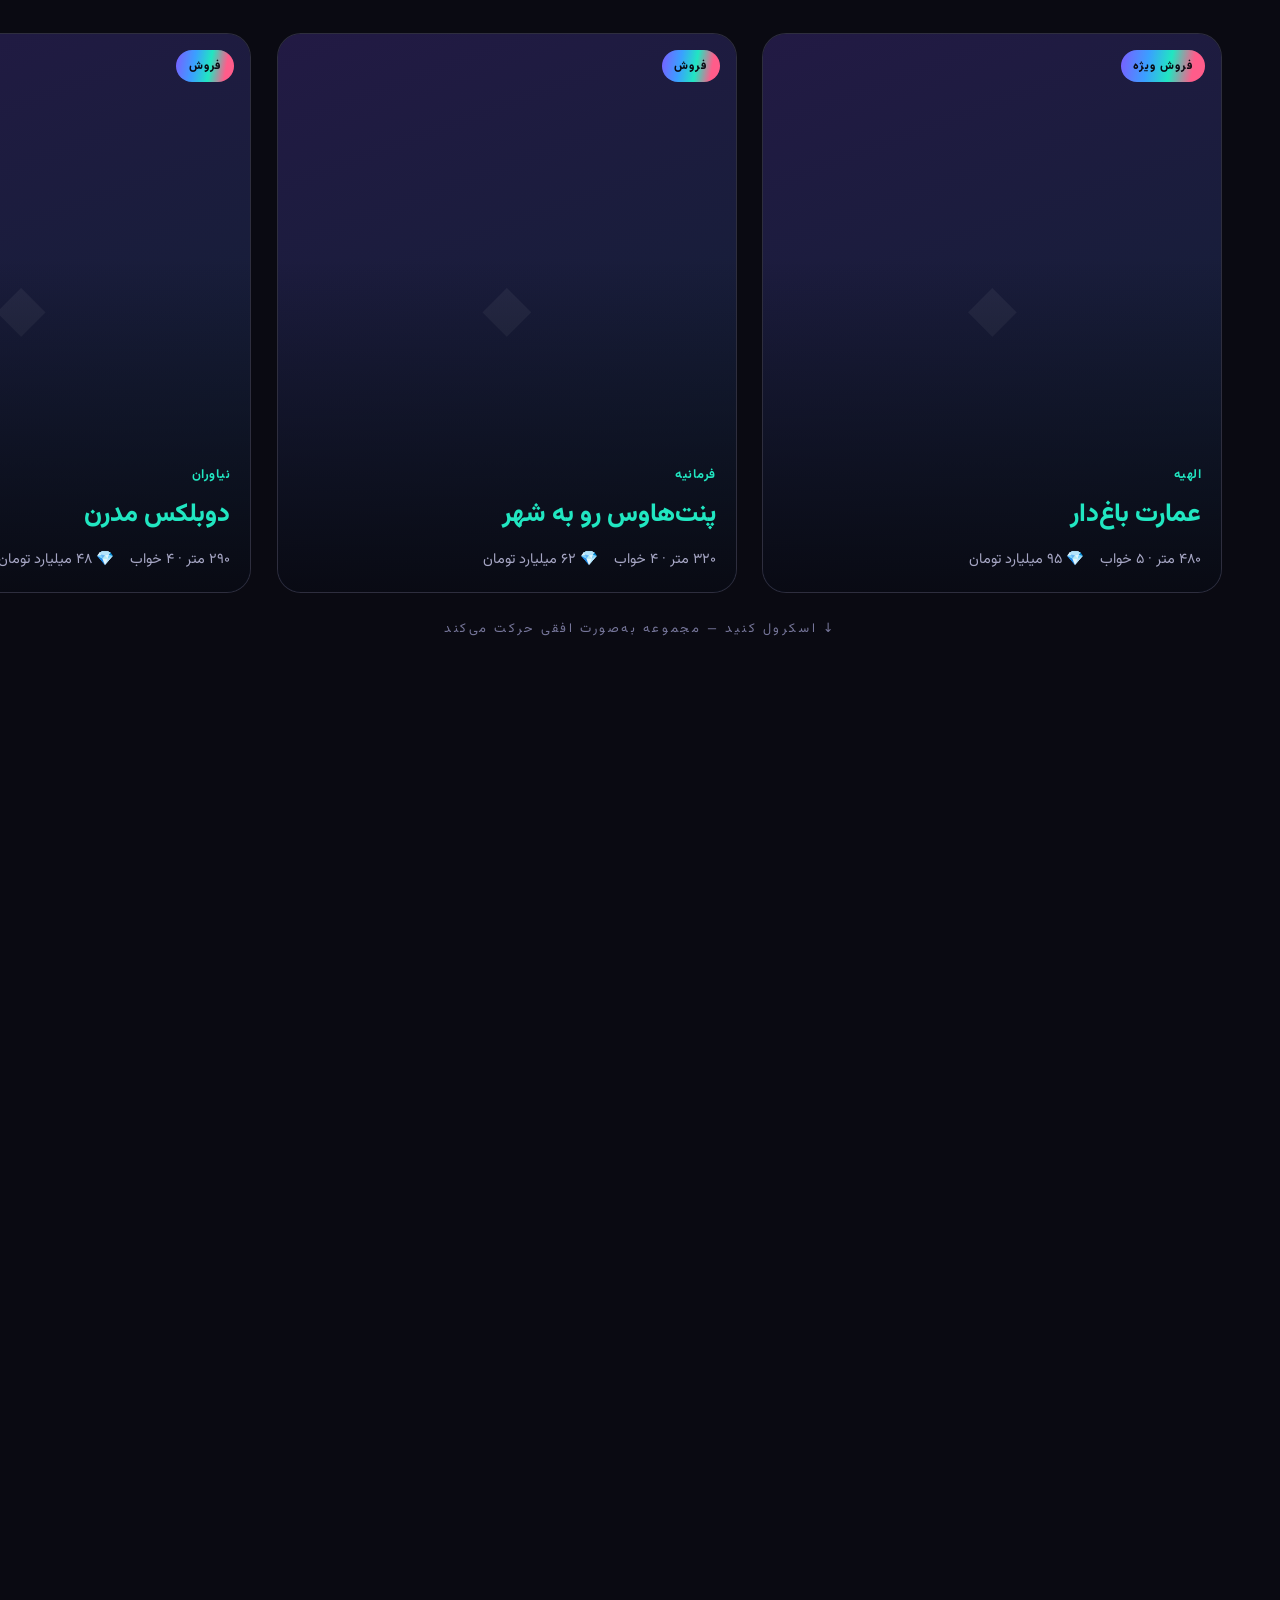
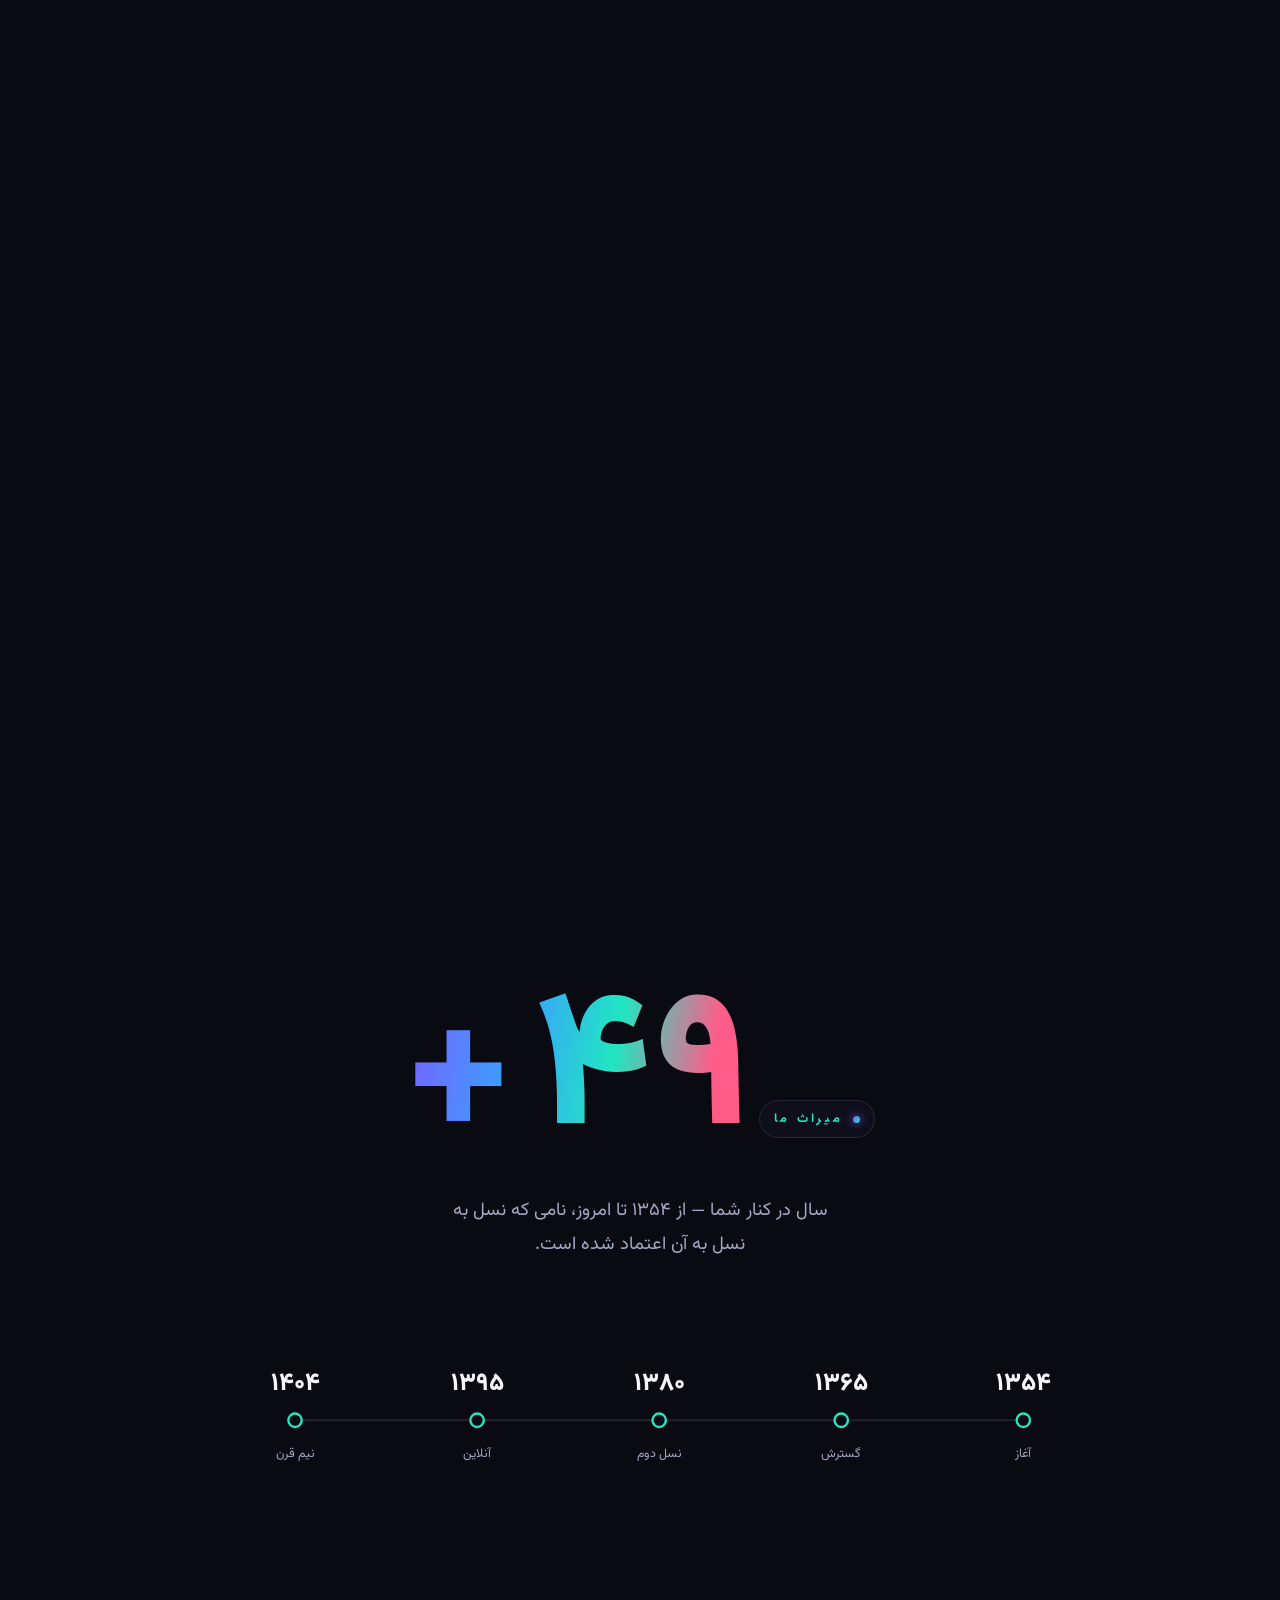
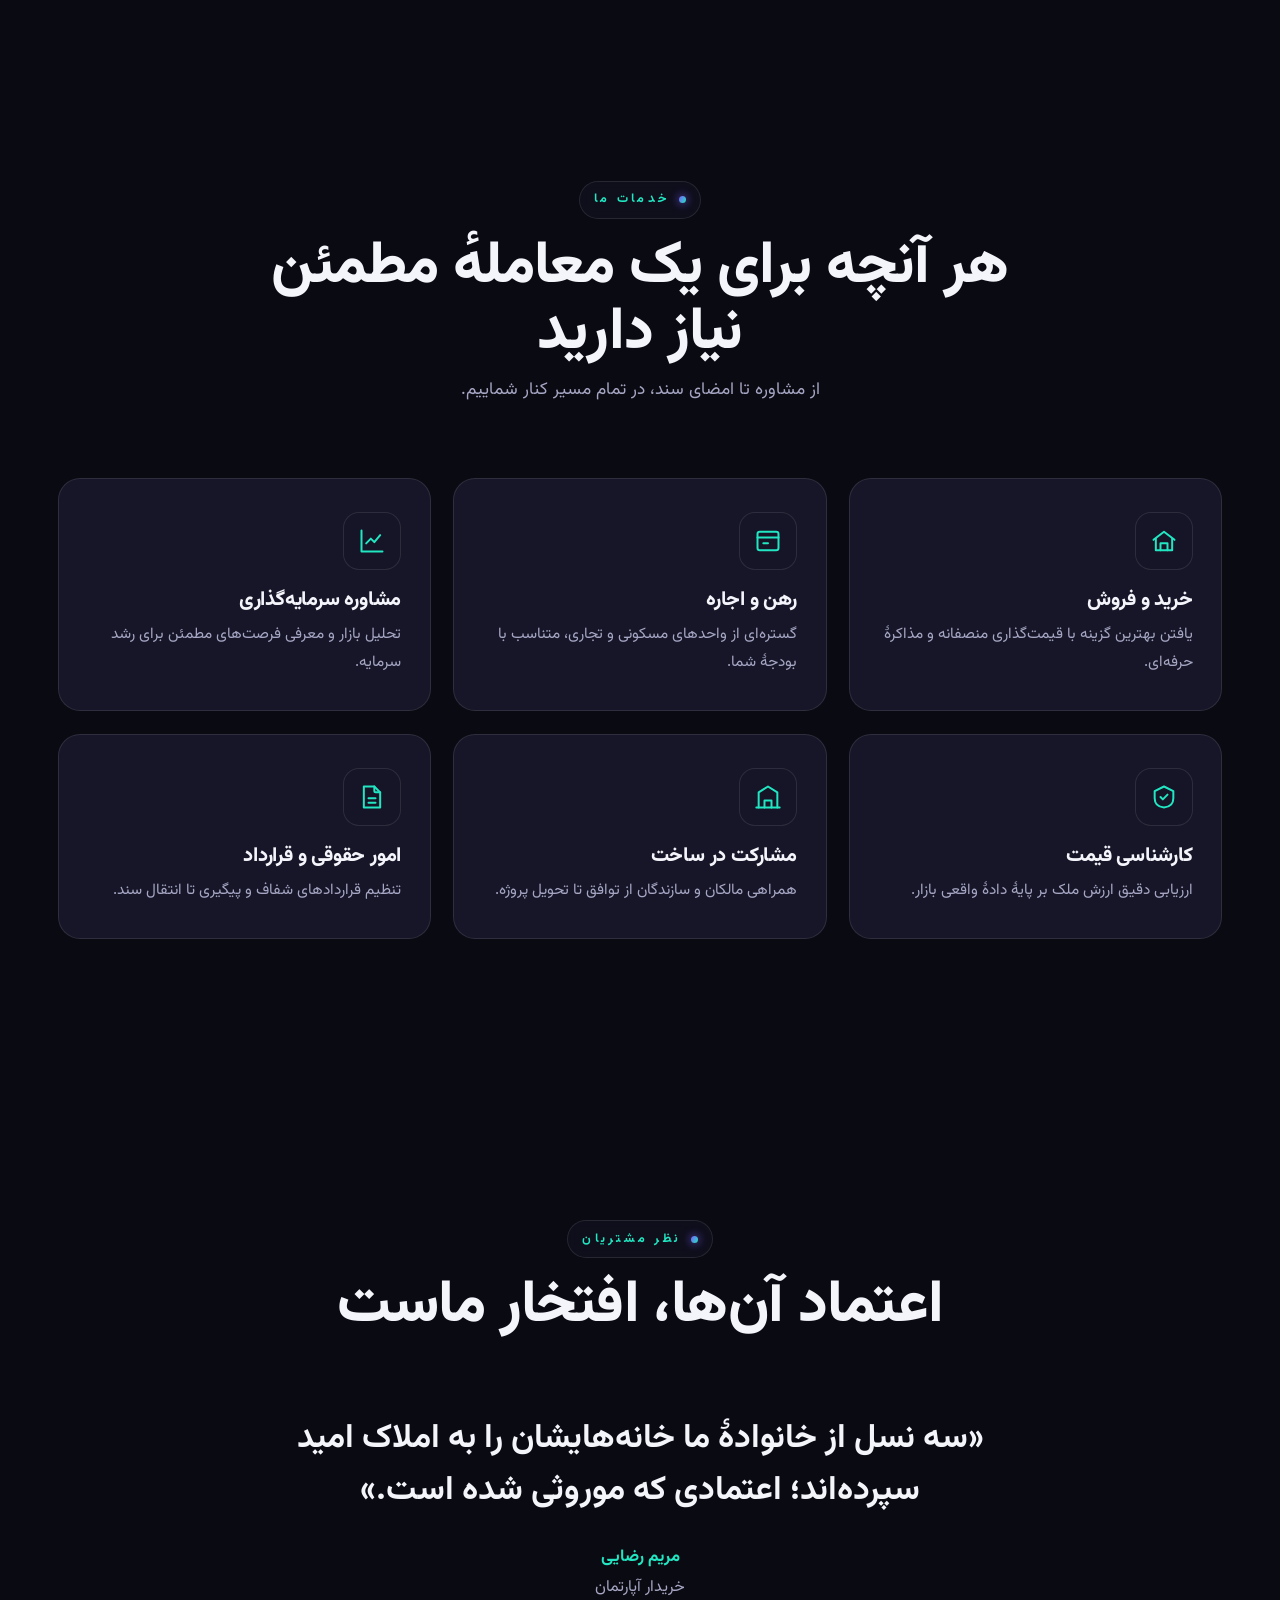
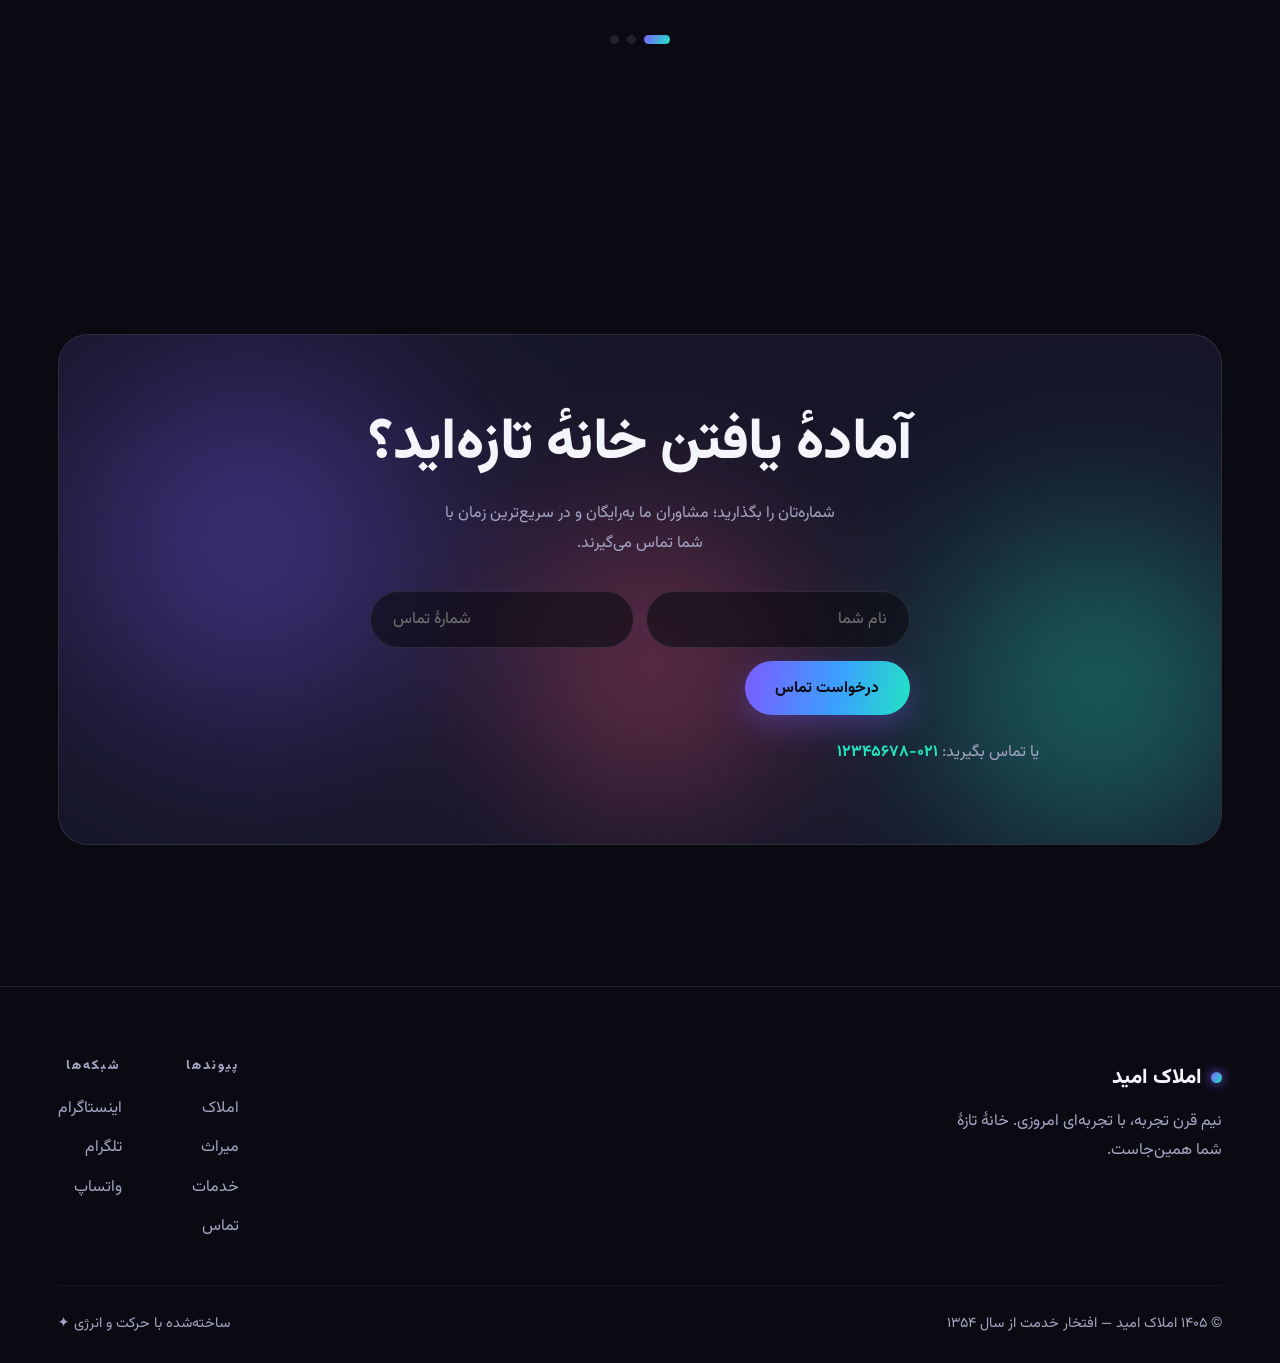
==== commit 080df1b6: "Motion: apply adversarial-review fixes (blocker, a11y, perf, robustness) Address all 18 confirmed fi" ====
--- a/preview/motion.html
+++ b/preview/motion.html
@@ -38,7 +38,7 @@
     </div>
   </header>
 
-  <div class="m-overlay" id="m-overlay">
+  <div class="m-overlay" id="m-overlay" role="dialog" aria-modal="true" aria-label="منوی اصلی">
     <a href="#showcase">املاک</a><a href="#heritage">میراث</a><a href="#services">خدمات</a><a href="#contact">تماس</a>
     <a href="#contact">مشاورهٔ رایگان</a>
   </div>
@@ -123,8 +123,9 @@
     <!-- HERITAGE -->
     <section class="m-section m-heritage" id="heritage" aria-labelledby="m-heritage-title">
       <div class="m-container">
-        <span class="m-eyebrow m-reveal">میراث ما</span>
-        <div class="m-odo m-grad-text m-reveal" id="m-heritage-title"><span data-count="50">۵۰</span>+</div>
+        <h2 class="sr-only" id="m-heritage-title">میراث ما — ۵۰+ سال در کنار شما</h2>
+        <span class="m-eyebrow m-reveal" aria-hidden="true">میراث ما</span>
+        <div class="m-odo m-grad-text m-reveal" aria-hidden="true"><span data-count="50">۵۰</span>+</div>
         <p class="m-heritage__sub m-reveal">سال در کنار شما — از ۱۳۵۴ تا امروز، نامی که نسل به نسل به آن اعتماد شده است.</p>
         <div class="m-timeline m-reveal" role="img" aria-label="خط زمانی میراث: ۱۳۵۴ تا ۱۴۰۴">
           <svg viewBox="0 0 960 160" preserveAspectRatio="xMidYMid meet">
@@ -149,12 +150,12 @@
           <p>از مشاوره تا امضای سند، در تمام مسیر کنار شماییم.</p>
         </div>
         <div class="m-serv__grid" data-stagger>
-          <article class="m-serv" data-tilt><div class="m-serv__icon"><svg viewBox="0 0 24 24" fill="none" stroke="currentColor" stroke-width="1.7" stroke-linecap="round" stroke-linejoin="round"><path d="M3 11l9-7 9 7"/><path d="M5 10v10h14V10"/><path d="M9 20v-6h6v6"/></svg></div><h3>خرید و فروش</h3><p>یافتن بهترین گزینه با قیمت‌گذاری منصفانه و مذاکرهٔ حرفه‌ای.</p></article>
-          <article class="m-serv" data-tilt><div class="m-serv__icon"><svg viewBox="0 0 24 24" fill="none" stroke="currentColor" stroke-width="1.7" stroke-linecap="round" stroke-linejoin="round"><rect x="3" y="4" width="18" height="16" rx="2"/><path d="M3 9h18"/><path d="M8 14h4"/></svg></div><h3>رهن و اجاره</h3><p>گستره‌ای از واحدهای مسکونی و تجاری، متناسب با بودجهٔ شما.</p></article>
-          <article class="m-serv" data-tilt><div class="m-serv__icon"><svg viewBox="0 0 24 24" fill="none" stroke="currentColor" stroke-width="1.7" stroke-linecap="round" stroke-linejoin="round"><path d="M3 3v18h18"/><path d="M7 14l4-4 3 3 5-6"/></svg></div><h3>مشاوره سرمایه‌گذاری</h3><p>تحلیل بازار و معرفی فرصت‌های مطمئن برای رشد سرمایه.</p></article>
-          <article class="m-serv" data-tilt><div class="m-serv__icon"><svg viewBox="0 0 24 24" fill="none" stroke="currentColor" stroke-width="1.7" stroke-linecap="round" stroke-linejoin="round"><path d="M12 3l8 4v6c0 5-3.5 7.5-8 8-4.5-.5-8-3-8-8V7z"/><path d="M9 12l2 2 4-4"/></svg></div><h3>کارشناسی قیمت</h3><p>ارزیابی دقیق ارزش ملک بر پایهٔ دادهٔ واقعی بازار.</p></article>
-          <article class="m-serv" data-tilt><div class="m-serv__icon"><svg viewBox="0 0 24 24" fill="none" stroke="currentColor" stroke-width="1.7" stroke-linecap="round" stroke-linejoin="round"><path d="M2 21h20"/><path d="M4 21V8l8-5 8 5v13"/><path d="M9 21v-6h6v6"/></svg></div><h3>مشارکت در ساخت</h3><p>همراهی مالکان و سازندگان از توافق تا تحویل پروژه.</p></article>
-          <article class="m-serv" data-tilt><div class="m-serv__icon"><svg viewBox="0 0 24 24" fill="none" stroke="currentColor" stroke-width="1.7" stroke-linecap="round" stroke-linejoin="round"><path d="M14 3v4a1 1 0 0 0 1 1h4"/><path d="M5 3h9l5 5v13H5z"/><path d="M9 13h6"/><path d="M9 17h6"/></svg></div><h3>امور حقوقی و قرارداد</h3><p>تنظیم قراردادهای شفاف و پیگیری تا انتقال سند.</p></article>
+          <article class="m-serv" data-tilt><div class="m-serv__icon"><svg viewBox="0 0 24 24" fill="none" stroke="currentColor" stroke-width="1.7" stroke-linecap="round" stroke-linejoin="round" aria-hidden="true"><path d="M3 11l9-7 9 7"/><path d="M5 10v10h14V10"/><path d="M9 20v-6h6v6"/></svg></div><h3>خرید و فروش</h3><p>یافتن بهترین گزینه با قیمت‌گذاری منصفانه و مذاکرهٔ حرفه‌ای.</p></article>
+          <article class="m-serv" data-tilt><div class="m-serv__icon"><svg viewBox="0 0 24 24" fill="none" stroke="currentColor" stroke-width="1.7" stroke-linecap="round" stroke-linejoin="round" aria-hidden="true"><rect x="3" y="4" width="18" height="16" rx="2"/><path d="M3 9h18"/><path d="M8 14h4"/></svg></div><h3>رهن و اجاره</h3><p>گستره‌ای از واحدهای مسکونی و تجاری، متناسب با بودجهٔ شما.</p></article>
+          <article class="m-serv" data-tilt><div class="m-serv__icon"><svg viewBox="0 0 24 24" fill="none" stroke="currentColor" stroke-width="1.7" stroke-linecap="round" stroke-linejoin="round" aria-hidden="true"><path d="M3 3v18h18"/><path d="M7 14l4-4 3 3 5-6"/></svg></div><h3>مشاوره سرمایه‌گذاری</h3><p>تحلیل بازار و معرفی فرصت‌های مطمئن برای رشد سرمایه.</p></article>
+          <article class="m-serv" data-tilt><div class="m-serv__icon"><svg viewBox="0 0 24 24" fill="none" stroke="currentColor" stroke-width="1.7" stroke-linecap="round" stroke-linejoin="round" aria-hidden="true"><path d="M12 3l8 4v6c0 5-3.5 7.5-8 8-4.5-.5-8-3-8-8V7z"/><path d="M9 12l2 2 4-4"/></svg></div><h3>کارشناسی قیمت</h3><p>ارزیابی دقیق ارزش ملک بر پایهٔ دادهٔ واقعی بازار.</p></article>
+          <article class="m-serv" data-tilt><div class="m-serv__icon"><svg viewBox="0 0 24 24" fill="none" stroke="currentColor" stroke-width="1.7" stroke-linecap="round" stroke-linejoin="round" aria-hidden="true"><path d="M2 21h20"/><path d="M4 21V8l8-5 8 5v13"/><path d="M9 21v-6h6v6"/></svg></div><h3>مشارکت در ساخت</h3><p>همراهی مالکان و سازندگان از توافق تا تحویل پروژه.</p></article>
+          <article class="m-serv" data-tilt><div class="m-serv__icon"><svg viewBox="0 0 24 24" fill="none" stroke="currentColor" stroke-width="1.7" stroke-linecap="round" stroke-linejoin="round" aria-hidden="true"><path d="M14 3v4a1 1 0 0 0 1 1h4"/><path d="M5 3h9l5 5v13H5z"/><path d="M9 13h6"/><path d="M9 17h6"/></svg></div><h3>امور حقوقی و قرارداد</h3><p>تنظیم قراردادهای شفاف و پیگیری تا انتقال سند.</p></article>
         </div>
       </div>
     </section>
@@ -170,8 +171,8 @@
           <figure class="m-tst__item active" style="margin:0"><blockquote class="m-tst__quote" style="margin:0;padding:0;border:0">«سه نسل از خانوادهٔ ما خانه‌هایشان را به املاک امید سپرده‌اند؛ اعتمادی که موروثی شده است.»</blockquote><figcaption class="m-tst__by"><b>مریم رضایی</b>خریدار آپارتمان</figcaption></figure>
           <figure class="m-tst__item" style="margin:0"><blockquote class="m-tst__quote" style="margin:0;padding:0;border:0">«تجربهٔ امروزی و سریع، اما با همان امانت‌داری قدیمی. دقیقاً همان چیزی که می‌خواستم.»</blockquote><figcaption class="m-tst__by"><b>علی محمدی</b>فروشندهٔ ملک</figcaption></figure>
           <figure class="m-tst__item" style="margin:0"><blockquote class="m-tst__quote" style="margin:0;padding:0;border:0">«برای اجارهٔ دفتر، تنها جایی بود که با صبر بهترین گزینه را پیدا کرد. حرفه‌ای و مدرن.»</blockquote><figcaption class="m-tst__by"><b>سحر کریمی</b>مستأجر تجاری</figcaption></figure>
-          <div class="m-tst__dots" role="tablist" aria-label="انتخاب نظر">
-            <button type="button" aria-label="نظر ۱"></button><button type="button" aria-label="نظر ۲"></button><button type="button" aria-label="نظر ۳"></button>
+          <div class="m-tst__dots" role="group" aria-label="انتخاب نظر">
+            <button type="button" aria-current="true" aria-label="نظر ۱"></button><button type="button" aria-label="نظر ۲"></button><button type="button" aria-label="نظر ۳"></button>
           </div>
         </div>
       </div>
@@ -184,7 +185,7 @@
           <div class="m-aurora" aria-hidden="true"><i></i><i></i><i></i></div>
           <h2 id="m-cta-title">آمادهٔ یافتن خانهٔ تازه‌اید؟</h2>
           <p>شماره‌تان را بگذارید؛ مشاوران ما به‌رایگان و در سریع‌ترین زمان با شما تماس می‌گیرند.</p>
-          <form class="m-cta__form" data-demo onsubmit="return false">
+          <form class="m-cta__form" data-demo action="#" method="post">
             <label class="sr-only" for="m-name">نام</label>
             <input id="m-name" type="text" name="name" placeholder="نام شما" required>
             <label class="sr-only" for="m-phone">تلفن</label>
--- a/wp-content/themes/amlak-omid-motion/assets/css/motion.css
+++ b/wp-content/themes/amlak-omid-motion/assets/css/motion.css
@@ -54,7 +54,12 @@
 
 .m-container { width: 100%; max-width: var(--maxw); margin-inline: auto; padding-inline: var(--gutter); }
 .m-section { position: relative; padding-block: clamp(64px, 11vw, 150px); }
-.m-grad-text { background: var(--grad); -webkit-background-clip: text; background-clip: text; color: transparent; -webkit-text-fill-color: transparent; }
+/* Solid colour by default; gradient-through-text only where supported, so the
+   kinetic gradient headings/numbers never become invisible. */
+.m-grad-text { color: var(--text); }
+@supports ((-webkit-background-clip: text) or (background-clip: text)) {
+  .m-grad-text { background: var(--grad); -webkit-background-clip: text; background-clip: text; color: transparent; -webkit-text-fill-color: transparent; }
+}
 
 .m-eyebrow {
   display: inline-flex; align-items: center; gap: .6rem; font-size: .78rem; font-weight: 700;
@@ -86,10 +91,10 @@
 .m-nav.scrolled { background: rgba(10,10,18,.72); backdrop-filter: blur(14px); border-bottom-color: var(--line); }
 .m-brand { display: flex; align-items: center; gap: .6rem; font-weight: 800; font-size: 1.3rem; color: var(--text); }
 .m-brand .dot { width: 11px; height: 11px; border-radius: 50%; background: var(--grad-2); box-shadow: 0 0 12px var(--violet); animation: m-pulse 2.6s ease-in-out infinite; }
-.m-brand small { font-weight: 600; font-size: .64rem; letter-spacing: .2em; color: var(--muted-2); }
+.m-brand small { font-weight: 600; font-size: .64rem; letter-spacing: .2em; color: var(--muted); }
 .m-menu { display: flex; align-items: center; gap: 1.8rem; }
 .m-menu a { color: var(--muted); font-weight: 600; font-size: .94rem; position: relative; }
-.m-menu a::after { content: ""; position: absolute; inset-block-end: -6px; inset-inline: 50% 50%; height: 2px; background: var(--grad-2); transition: inset .3s var(--ease); }
+.m-menu a::after { content: ""; position: absolute; inset-block-end: -6px; inset-inline: 50% 50%; height: 2px; background: var(--grad-2); transition: inset-inline .3s var(--ease); }
 .m-menu a:hover { color: var(--text); }
 .m-menu a:hover::after { inset-inline: 0 0; }
 .m-nav__cta { display: inline-flex; }
@@ -123,11 +128,11 @@
 
 .m-hero__content { position: relative; z-index: 2; text-align: center; padding-inline: var(--gutter); max-width: 1000px; }
 .m-hero h1 { font-size: clamp(2.6rem, 8.5vw, 6.4rem); font-weight: 900; line-height: 1.05; margin: 1.4rem 0 0; letter-spacing: -.02em; }
-.m-hero h1 .m-line { display: block; overflow: hidden; }
-.m-word { display: inline-block; overflow: hidden; vertical-align: top; }
-.m-word > span { display: inline-block; transform: translateY(115%); transition: transform .9s var(--ease); }
-.m-split.in .m-word > span { transform: translateY(0); }
-.m-hero__rotator { display: inline-grid; vertical-align: bottom; height: 1.1em; overflow: hidden; }
+.m-hero h1 .m-line { display: block; overflow: hidden; padding-block: .12em; margin-block: -.12em; }
+.m-word { display: inline-block; overflow: hidden; vertical-align: top; padding-block: .12em; margin-block: -.12em; }
+.m-word > span { display: inline-block; transform: translateY(125%); transition: transform .9s var(--ease); }
+[data-split].in .m-word > span { transform: translateY(0); }
+.m-hero__rotator { display: inline-grid; vertical-align: bottom; height: 1.25em; overflow: hidden; }
 .m-hero__rotator span { grid-area: 1/1; opacity: 0; transform: translateY(60%); transition: opacity .5s, transform .5s var(--ease); }
 .m-hero__rotator span.active { opacity: 1; transform: translateY(0); }
 .m-hero__sub { color: var(--muted); font-size: clamp(1.05rem, 2.3vw, 1.3rem); max-width: 50ch; margin: 1.8rem auto 0; }
@@ -175,6 +180,8 @@
 .m-track { display: flex; gap: clamp(18px, 2vw, 30px); padding-inline: var(--gutter); overflow-x: auto; scroll-snap-type: x mandatory; scrollbar-width: thin; scrollbar-color: var(--violet) transparent; }
 .m-showcase.is-pinned .m-track { overflow: visible; scroll-snap-type: none; will-change: transform; }
 .m-estate { flex: 0 0 clamp(280px, 40vw, 460px); scroll-snap-align: start; position: relative; border-radius: 24px; overflow: hidden; border: 1px solid var(--line); background: var(--card-solid); aspect-ratio: 3/4; }
+/* When pinned, cap card height to the viewport so head + cards + hint fit on short/landscape screens. */
+.m-showcase.is-pinned .m-estate { aspect-ratio: auto; height: min(70vh, 560px); }
 .m-estate__media { position: absolute; inset: 0; background: linear-gradient(160deg, #221a44, #102033); }
 .m-estate__media img { width: 100%; height: 100%; object-fit: cover; }
 .m-estate::after { content: ""; position: absolute; inset: 0; background: linear-gradient(180deg, transparent 40%, rgba(8,8,16,.9)); }
@@ -248,10 +255,10 @@
 .m-footer__brand { max-width: 30ch; }
 .m-footer__brand p { color: var(--muted); margin-top: .6rem; }
 .m-footer__cols { display: flex; gap: clamp(2rem,5vw,4rem); flex-wrap: wrap; }
-.m-footer__cols h4 { font-size: .82rem; letter-spacing: .16em; text-transform: uppercase; color: var(--muted-2); margin-bottom: 1rem; }
+.m-footer__cols h4 { font-size: .82rem; letter-spacing: .16em; text-transform: uppercase; color: var(--muted); margin-bottom: 1rem; }
 .m-footer__cols a { display: block; color: var(--muted); padding-block: .3rem; }
 .m-footer__cols a:hover { color: var(--cyan); }
-.m-footer__bottom { border-top: 1px solid var(--line-2); padding-top: 1.6rem; display: flex; justify-content: space-between; gap: 1rem; flex-wrap: wrap; color: var(--muted-2); font-size: .9rem; }
+.m-footer__bottom { border-top: 1px solid var(--line-2); padding-top: 1.6rem; display: flex; justify-content: space-between; gap: 1rem; flex-wrap: wrap; color: var(--muted); font-size: .9rem; }
 
 .m-top { position: fixed; inset-block-end: 24px; inset-inline-start: 24px; z-index: 200; width: 50px; height: 50px; border-radius: 14px; border: 1px solid var(--line); background: rgba(10,10,18,.7); backdrop-filter: blur(8px); color: var(--cyan); display: grid; place-items: center; opacity: 0; visibility: hidden; transform: translateY(12px); transition: .3s; }
 .m-top.show { opacity: 1; visibility: visible; transform: none; }
